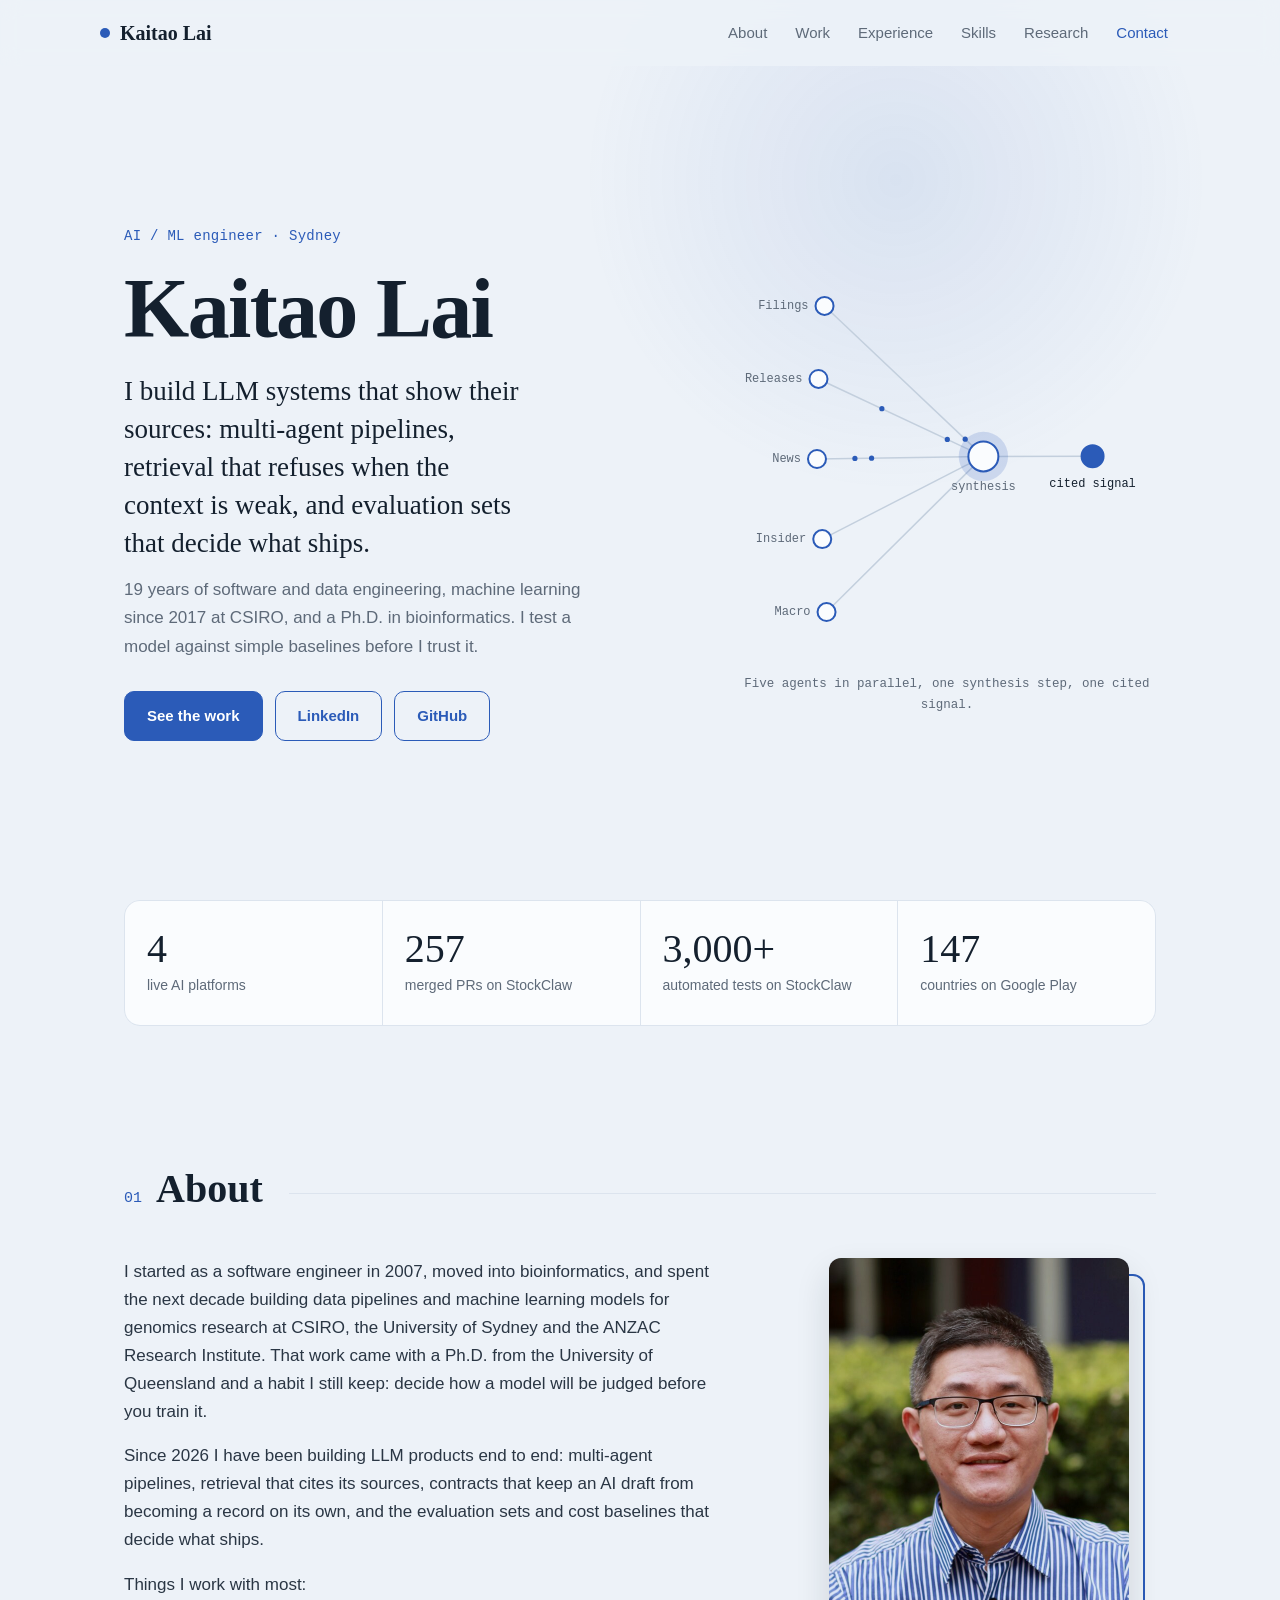
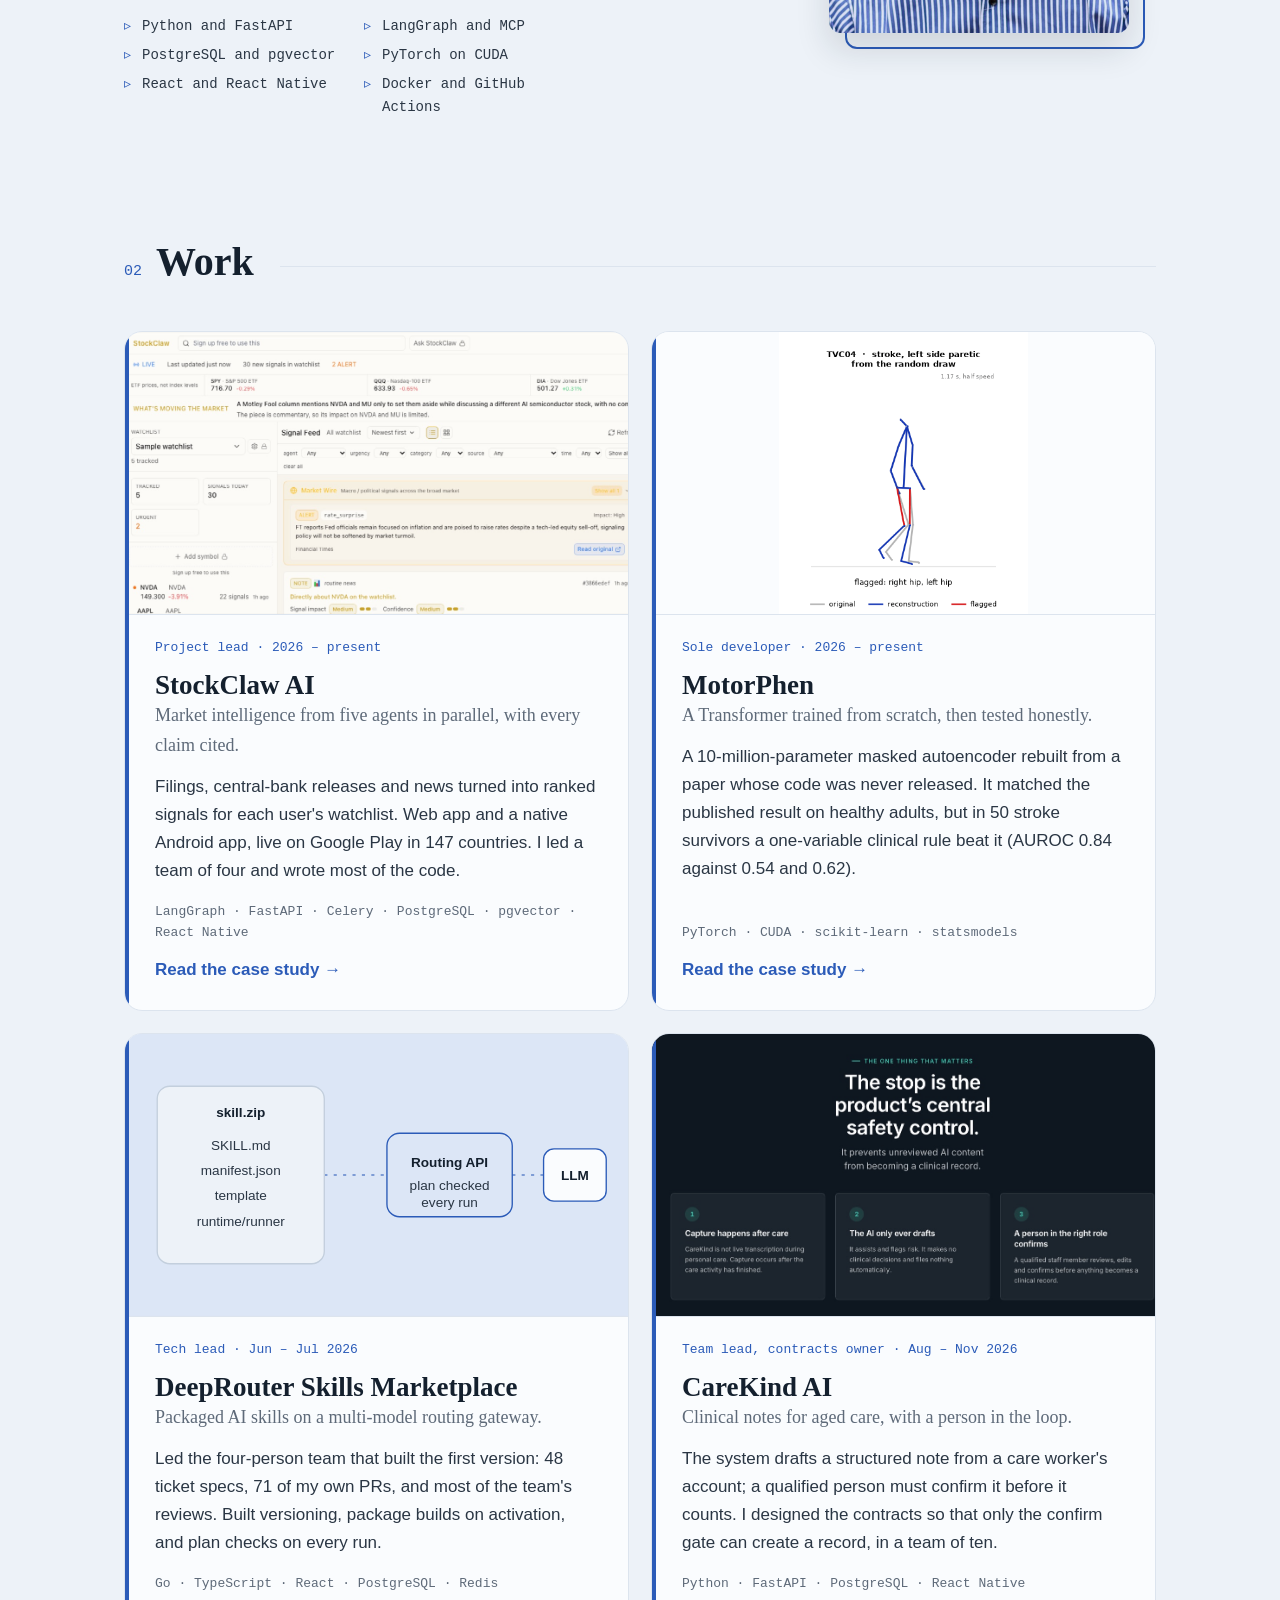
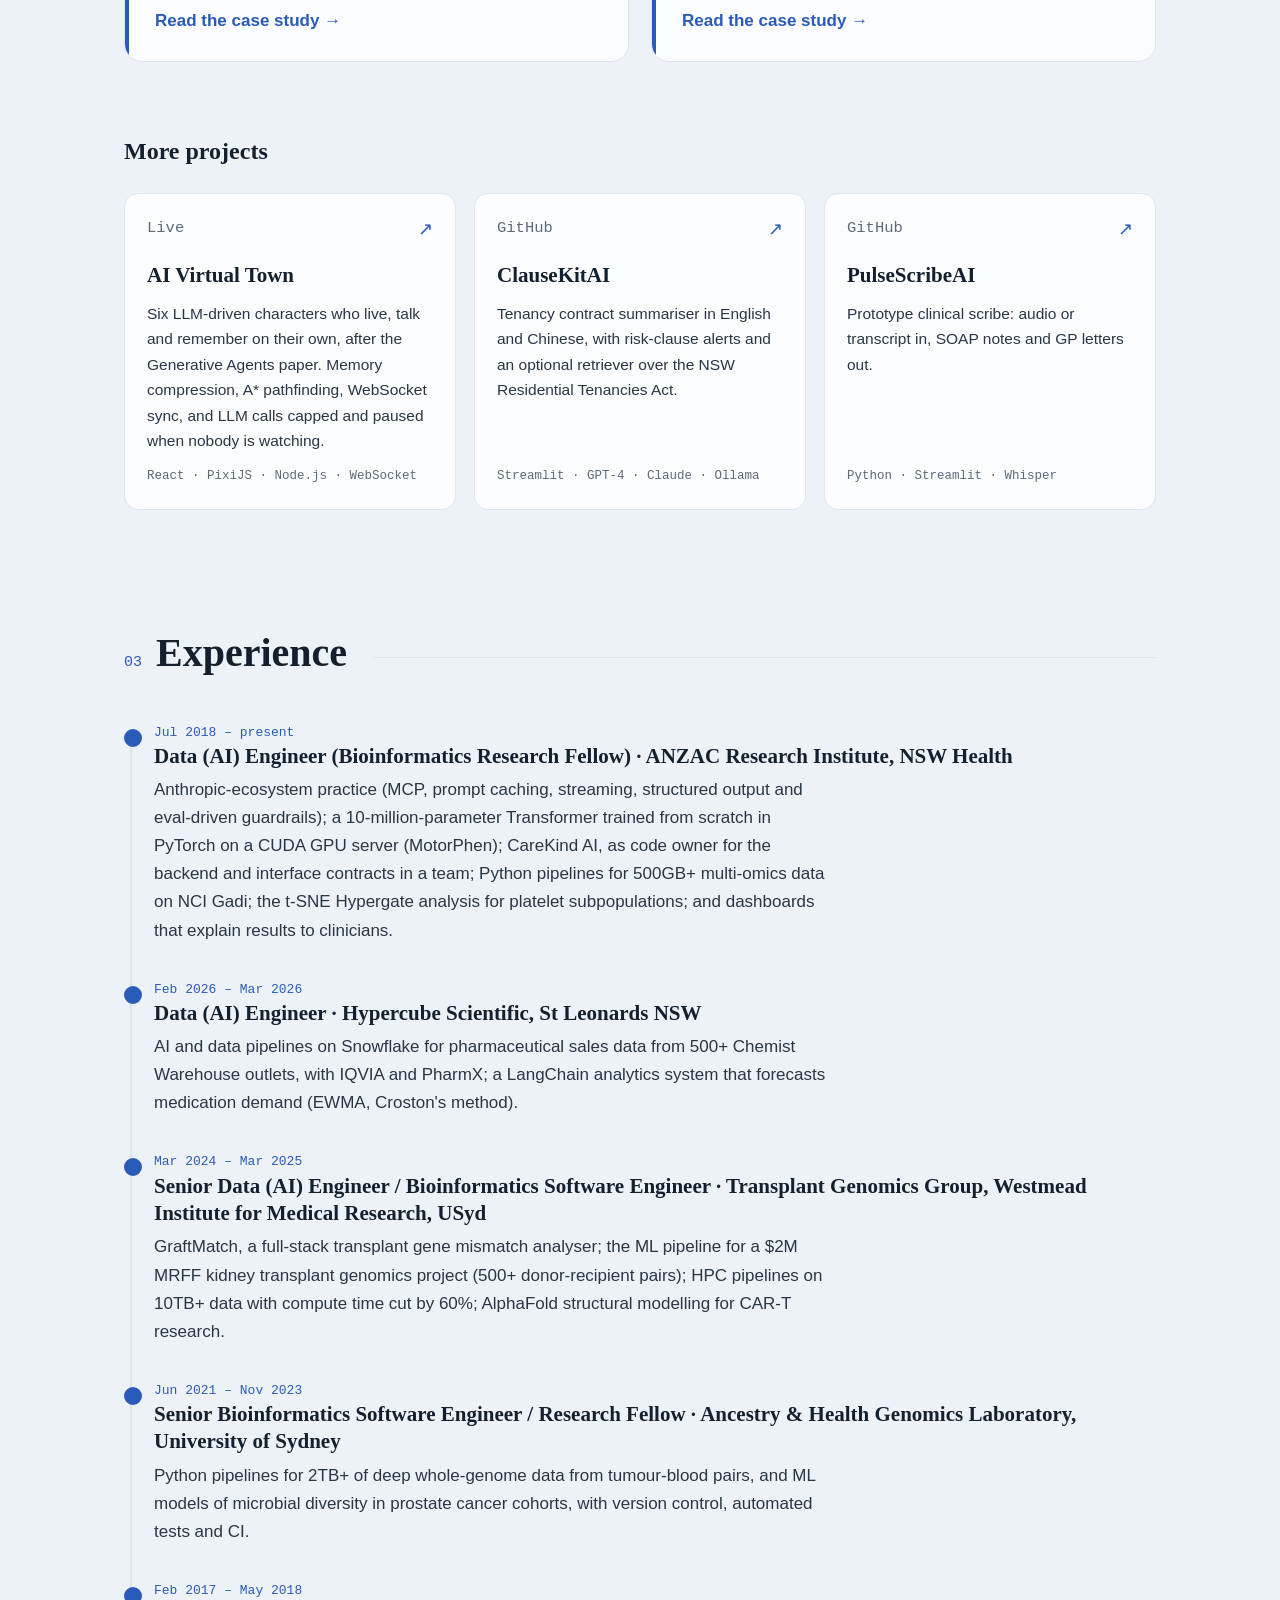
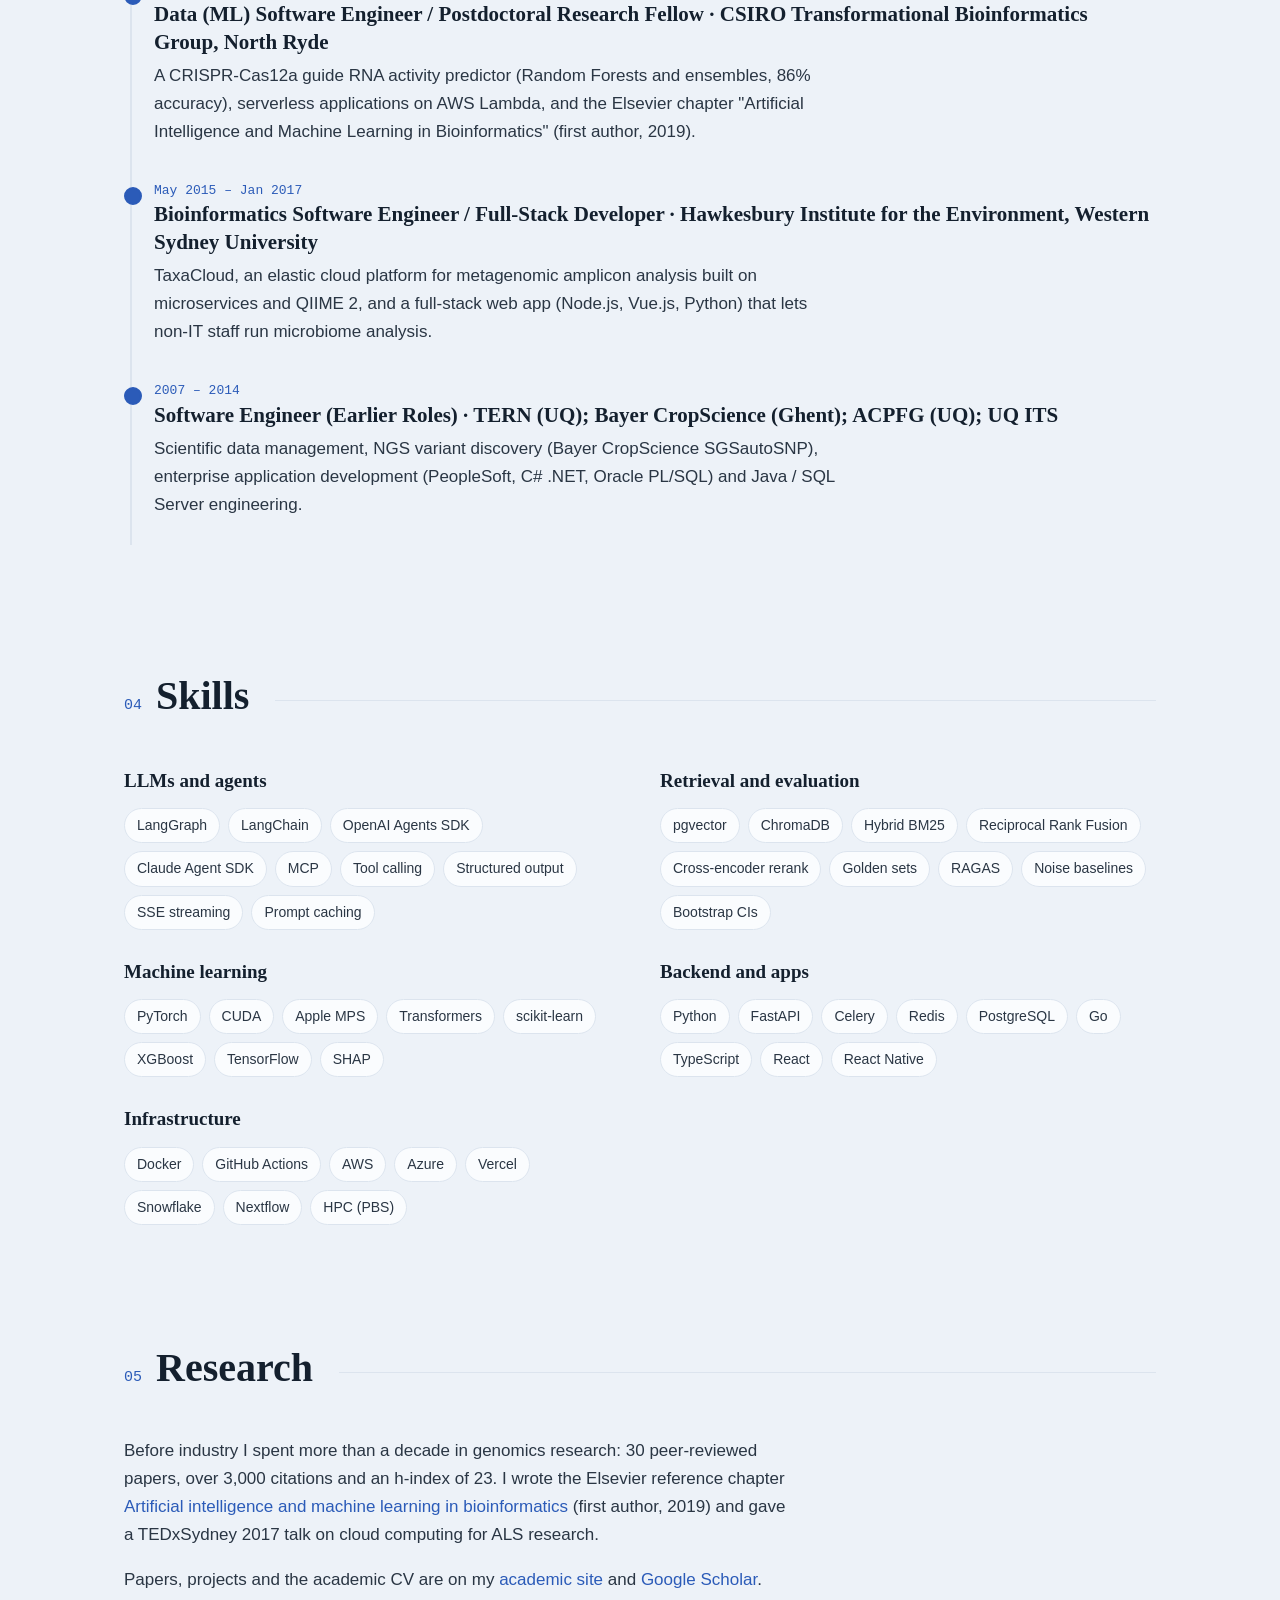
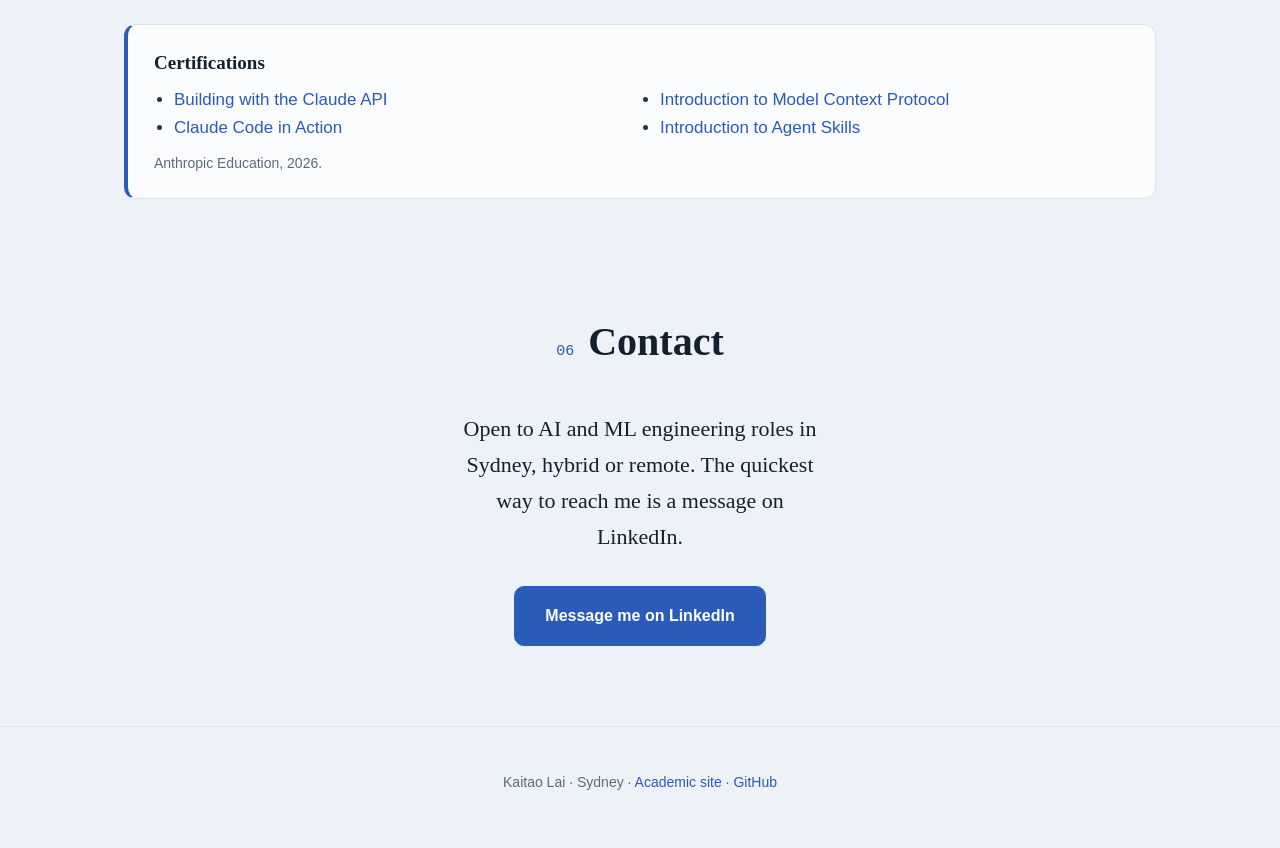
==== index.html @ e4814b0a "AI portfolio: homepage and four case studies Homepage with about, work, experience, skills, research" ====
<!doctype html>
<html lang="en">
<head>
<meta charset="utf-8">
<meta name="viewport" content="width=device-width, initial-scale=1">
<title>Kaitao Lai | AI / ML engineer</title>
<meta name="description" content="Kaitao Lai, AI / ML engineer in Sydney: multi-agent systems, retrieval with cited sources, and models tested against simple baselines.">
<link rel="stylesheet" href="assets/css/style.css?v=9">
</head>
<body>

<div class="spotlight" aria-hidden="true"></div>

<header class="nav" id="nav">
  <a class="brand" href="#top"><span class="dot"></span>Kaitao Lai</a>
  <button class="menu-btn" id="menuBtn" aria-label="Menu" aria-expanded="false"><span></span><span></span></button>
  <nav id="menu">
    <a href="#about">About</a>
    <a href="#work">Work</a>
    <a href="#experience">Experience</a>
    <a href="#skills">Skills</a>
    <a href="#research">Research</a>
    <a href="#contact">Contact</a>
  </nav>
</header>

<main id="top">

  <!-- Hero -->
  <section class="hero">
    <div class="hero-text">
      <p class="eyebrow load" style="--i:0">AI / ML engineer · Sydney</p>
      <h1 class="load" style="--i:1">Kaitao Lai</h1>
      <p class="lede load" style="--i:2">I build LLM systems that show their sources: multi-agent pipelines, retrieval that refuses when the context is weak, and evaluation sets that decide what ships.</p>
      <p class="sub load" style="--i:3">19 years of software and data engineering, machine learning since 2017 at CSIRO, and a Ph.D. in bioinformatics. I test a model against simple baselines before I trust it.</p>
      <div class="hero-cta load" style="--i:4">
        <a class="btn" href="#work">See the work</a>
        <a class="btn ghost" href="https://www.linkedin.com/in/kaitaolai/">LinkedIn</a>
        <a class="btn ghost" href="https://github.com/taowis">GitHub</a>
      </div>
    </div>
    <div class="hero-art load" style="--i:2" aria-hidden="true">
      <canvas id="graph"></canvas>
      <p class="art-label">Five agents in parallel, one synthesis step, one cited signal.</p>
    </div>
  </section>

  <!-- Numbers -->
  <section class="stats reveal">
    <div class="stat"><span class="num" data-to="4">0</span><span class="lbl">live AI platforms</span></div>
    <div class="stat"><span class="num" data-to="257">0</span><span class="lbl">merged PRs on StockClaw</span></div>
    <div class="stat"><span class="num" data-to="3000" data-plus="1">0</span><span class="lbl">automated tests on StockClaw</span></div>
    <div class="stat"><span class="num" data-to="147">0</span><span class="lbl">countries on Google Play</span></div>
  </section>

  <!-- About -->
  <section id="about" class="block">
    <h2 class="sec-title reveal"><span class="sec-num">01</span>About</h2>
    <div class="about">
      <div class="about-text reveal">
        <p>I started as a software engineer in 2007, moved into bioinformatics, and spent the next decade building data pipelines and machine learning models for genomics research at CSIRO, the University of Sydney and the ANZAC Research Institute. That work came with a Ph.D. from the University of Queensland and a habit I still keep: decide how a model will be judged before you train it.</p>
        <p>Since 2026 I have been building LLM products end to end: multi-agent pipelines, retrieval that cites its sources, contracts that keep an AI draft from becoming a record on its own, and the evaluation sets and cost baselines that decide what ships.</p>
        <p>Things I work with most:</p>
        <ul class="about-list">
          <li>Python and FastAPI</li><li>LangGraph and MCP</li>
          <li>PostgreSQL and pgvector</li><li>PyTorch on CUDA</li>
          <li>React and React Native</li><li>Docker and GitHub Actions</li>
        </ul>
      </div>
      <div class="portrait reveal">
        <div class="portrait-frame">
          <img src="assets/img/kaitao.jpg" alt="Kaitao Lai" width="600" height="900">
        </div>
      </div>
    </div>
  </section>

  <!-- Featured work -->
  <section id="work" class="block">
    <h2 class="sec-title reveal"><span class="sec-num">02</span>Work</h2>

    <div class="features">
      <a class="feature reveal" href="stockclaw/">
        <div class="media"><img src="assets/img/stockclaw.jpg" alt="StockClaw signal feed: watchlist, market wire alert and source-cited signals" loading="lazy"></div>
        <p class="kicker">Project lead · 2026 – present</p>
        <h3>StockClaw AI</h3>
        <p class="tagline">Market intelligence from five agents in parallel, with every claim cited.</p>
        <p>Filings, central-bank releases and news turned into ranked signals for each user's watchlist. Web app and a native Android app, live on Google Play in 147 countries. I led a team of four and wrote most of the code.</p>
        <p class="tech">LangGraph · FastAPI · Celery · PostgreSQL · pgvector · React Native</p>
        <p class="more">Read the case study <span>→</span></p>
      </a>

      <a class="feature reveal" href="motorphen/">
        <div class="media contain"><img src="assets/img/motorphen-walk.gif" alt="Animated stick figure of a stroke survivor walking: recorded pose in grey, model reconstruction in blue, flagged hips in red" loading="lazy"></div>
        <p class="kicker">Sole developer · 2026 – present</p>
        <h3>MotorPhen</h3>
        <p class="tagline">A Transformer trained from scratch, then tested honestly.</p>
        <p>A 10-million-parameter masked autoencoder rebuilt from a paper whose code was never released. It matched the published result on healthy adults, but in 50 stroke survivors a one-variable clinical rule beat it (AUROC 0.84 against 0.54 and 0.62).</p>
        <p class="tech">PyTorch · CUDA · scikit-learn · statsmodels</p>
        <p class="more">Read the case study <span>→</span></p>
      </a>

      <a class="feature reveal" href="deeprouter/">
        <div class="media">
          <svg viewBox="0 0 480 270" role="img" aria-label="A skill package with SKILL.md, manifest, template and runner calls the routing API, which checks the user's plan before calling a model.">
            <rect width="480" height="270" fill="var(--accent-soft)"/>
            <g class="edge"><path d="M190 135 L250 135"/><path d="M370 135 L400 135"/></g>
            <g class="box">
              <rect x="30" y="50" width="160" height="170" rx="12"/>
              <text x="110" y="76" class="b">skill.zip</text>
              <text x="110" y="108">SKILL.md</text><text x="110" y="132">manifest.json</text><text x="110" y="156">template</text><text x="110" y="180">runtime/runner</text>
            </g>
            <g class="box key"><rect x="250" y="95" width="120" height="80" rx="12"/><text x="310" y="124" class="b">Routing API</text><text x="310" y="146">plan checked</text><text x="310" y="162">every run</text></g>
            <g class="box agent"><rect x="400" y="110" width="60" height="50" rx="10"/><text x="430" y="136" class="b">LLM</text></g>
          </svg>
        </div>
        <p class="kicker">Tech lead · Jun – Jul 2026</p>
        <h3>DeepRouter Skills Marketplace</h3>
        <p class="tagline">Packaged AI skills on a multi-model routing gateway.</p>
        <p>Led the four-person team that built the first version: 48 ticket specs, 71 of my own PRs, and most of the team's reviews. Built versioning, package builds on activation, and plan checks on every run.</p>
        <p class="tech">Go · TypeScript · React · PostgreSQL · Redis</p>
        <p class="more">Read the case study <span>→</span></p>
      </a>

      <a class="feature reveal" href="carekind/">
        <div class="media"><img src="assets/img/carekind.jpg" alt="CareKind website: the stop is the product's central safety control" loading="lazy"></div>
        <p class="kicker">Team lead, contracts owner · Aug – Nov 2026</p>
        <h3>CareKind AI</h3>
        <p class="tagline">Clinical notes for aged care, with a person in the loop.</p>
        <p>The system drafts a structured note from a care worker's account; a qualified person must confirm it before it counts. I designed the contracts so that only the confirm gate can create a record, in a team of ten.</p>
        <p class="tech">Python · FastAPI · PostgreSQL · React Native</p>
        <p class="more">Read the case study <span>→</span></p>
      </a>
    </div>

    <h3 class="sub-title reveal">More projects</h3>
    <div class="cards">
      <a class="card reveal" href="https://virtual-town.com/">
        <p class="card-top"><span>Live</span><span class="arrow">↗</span></p>
        <h4>AI Virtual Town</h4>
        <p>Six LLM-driven characters who live, talk and remember on their own, after the Generative Agents paper. Memory compression, A* pathfinding, WebSocket sync, and LLM calls capped and paused when nobody is watching.</p>
        <p class="tech">React · PixiJS · Node.js · WebSocket</p>
      </a>
      <a class="card reveal" href="https://github.com/taowis/ClauseKitAI">
        <p class="card-top"><span>GitHub</span><span class="arrow">↗</span></p>
        <h4>ClauseKitAI</h4>
        <p>Tenancy contract summariser in English and Chinese, with risk-clause alerts and an optional retriever over the NSW Residential Tenancies Act.</p>
        <p class="tech">Streamlit · GPT-4 · Claude · Ollama</p>
      </a>
      <a class="card reveal" href="https://github.com/taowis/PulseScribeAI">
        <p class="card-top"><span>GitHub</span><span class="arrow">↗</span></p>
        <h4>PulseScribeAI</h4>
        <p>Prototype clinical scribe: audio or transcript in, SOAP notes and GP letters out.</p>
        <p class="tech">Python · Streamlit · Whisper</p>
      </a>
    </div>
  </section>

  <!-- Experience -->
  <section id="experience" class="block">
    <h2 class="sec-title reveal"><span class="sec-num">03</span>Experience</h2>
    <ol class="timeline">
      <li class="reveal">
        <p class="when">Jul 2018 – present</p>
        <h3>Data (AI) Engineer (Bioinformatics Research Fellow) · ANZAC Research Institute, NSW Health</h3>
        <p>Anthropic-ecosystem practice (MCP, prompt caching, streaming, structured output and eval-driven guardrails); a 10-million-parameter Transformer trained from scratch in PyTorch on a CUDA GPU server (MotorPhen); CareKind AI, as code owner for the backend and interface contracts in a team; Python pipelines for 500GB+ multi-omics data on NCI Gadi; the t-SNE Hypergate analysis for platelet subpopulations; and dashboards that explain results to clinicians.</p>
      </li>
      <li class="reveal">
        <p class="when">Feb 2026 – Mar 2026</p>
        <h3>Data (AI) Engineer · Hypercube Scientific, St Leonards NSW</h3>
        <p>AI and data pipelines on Snowflake for pharmaceutical sales data from 500+ Chemist Warehouse outlets, with IQVIA and PharmX; a LangChain analytics system that forecasts medication demand (EWMA, Croston's method).</p>
      </li>
      <li class="reveal">
        <p class="when">Mar 2024 – Mar 2025</p>
        <h3>Senior Data (AI) Engineer / Bioinformatics Software Engineer · Transplant Genomics Group, Westmead Institute for Medical Research, USyd</h3>
        <p>GraftMatch, a full-stack transplant gene mismatch analyser; the ML pipeline for a $2M MRFF kidney transplant genomics project (500+ donor-recipient pairs); HPC pipelines on 10TB+ data with compute time cut by 60%; AlphaFold structural modelling for CAR-T research.</p>
      </li>
      <li class="reveal">
        <p class="when">Jun 2021 – Nov 2023</p>
        <h3>Senior Bioinformatics Software Engineer / Research Fellow · Ancestry &amp; Health Genomics Laboratory, University of Sydney</h3>
        <p>Python pipelines for 2TB+ of deep whole-genome data from tumour-blood pairs, and ML models of microbial diversity in prostate cancer cohorts, with version control, automated tests and CI.</p>
      </li>
      <li class="reveal">
        <p class="when">Feb 2017 – May 2018</p>
        <h3>Data (ML) Software Engineer / Postdoctoral Research Fellow · CSIRO Transformational Bioinformatics Group, North Ryde</h3>
        <p>A CRISPR-Cas12a guide RNA activity predictor (Random Forests and ensembles, 86% accuracy), serverless applications on AWS Lambda, and the Elsevier chapter "Artificial Intelligence and Machine Learning in Bioinformatics" (first author, 2019).</p>
      </li>
      <li class="reveal">
        <p class="when">May 2015 – Jan 2017</p>
        <h3>Bioinformatics Software Engineer / Full-Stack Developer · Hawkesbury Institute for the Environment, Western Sydney University</h3>
        <p>TaxaCloud, an elastic cloud platform for metagenomic amplicon analysis built on microservices and QIIME 2, and a full-stack web app (Node.js, Vue.js, Python) that lets non-IT staff run microbiome analysis.</p>
      </li>
      <li class="reveal">
        <p class="when">2007 – 2014</p>
        <h3>Software Engineer (Earlier Roles) · TERN (UQ); Bayer CropScience (Ghent); ACPFG (UQ); UQ ITS</h3>
        <p>Scientific data management, NGS variant discovery (Bayer CropScience SGSautoSNP), enterprise application development (PeopleSoft, C# .NET, Oracle PL/SQL) and Java / SQL Server engineering.</p>
      </li>
    </ol>
  </section>

  <!-- Skills -->
  <section id="skills" class="block">
    <h2 class="sec-title reveal"><span class="sec-num">04</span>Skills</h2>
    <div class="skills">
      <div class="skill-group reveal">
        <h3>LLMs and agents</h3>
        <p class="chips"><span>LangGraph</span><span>LangChain</span><span>OpenAI Agents SDK</span><span>Claude Agent SDK</span><span>MCP</span><span>Tool calling</span><span>Structured output</span><span>SSE streaming</span><span>Prompt caching</span></p>
      </div>
      <div class="skill-group reveal">
        <h3>Retrieval and evaluation</h3>
        <p class="chips"><span>pgvector</span><span>ChromaDB</span><span>Hybrid BM25</span><span>Reciprocal Rank Fusion</span><span>Cross-encoder rerank</span><span>Golden sets</span><span>RAGAS</span><span>Noise baselines</span><span>Bootstrap CIs</span></p>
      </div>
      <div class="skill-group reveal">
        <h3>Machine learning</h3>
        <p class="chips"><span>PyTorch</span><span>CUDA</span><span>Apple MPS</span><span>Transformers</span><span>scikit-learn</span><span>XGBoost</span><span>TensorFlow</span><span>SHAP</span></p>
      </div>
      <div class="skill-group reveal">
        <h3>Backend and apps</h3>
        <p class="chips"><span>Python</span><span>FastAPI</span><span>Celery</span><span>Redis</span><span>PostgreSQL</span><span>Go</span><span>TypeScript</span><span>React</span><span>React Native</span></p>
      </div>
      <div class="skill-group reveal">
        <h3>Infrastructure</h3>
        <p class="chips"><span>Docker</span><span>GitHub Actions</span><span>AWS</span><span>Azure</span><span>Vercel</span><span>Snowflake</span><span>Nextflow</span><span>HPC (PBS)</span></p>
      </div>
    </div>
  </section>

  <!-- Research -->
  <section id="research" class="block">
    <h2 class="sec-title reveal"><span class="sec-num">05</span>Research</h2>
    <div class="research reveal">
      <p>Before industry I spent more than a decade in genomics research: 30 peer-reviewed papers, over 3,000 citations and an h-index of 23. I wrote the Elsevier reference chapter <a href="https://doi.org/10.1016/B978-0-12-809633-8.20325-7">Artificial intelligence and machine learning in bioinformatics</a> (first author, 2019) and gave a TEDxSydney 2017 talk on cloud computing for ALS research.</p>
      <p>Papers, projects and the academic CV are on my <a href="https://kaitaolai.github.io/">academic site</a> and <a href="https://scholar.google.com/citations?user=ewQhhiMAAAAJ&hl=en">Google Scholar</a>.</p>
    </div>
    <div class="certs reveal">
      <h3>Certifications</h3>
      <ul>
        <li><a href="https://verify.skilljar.com/c/z7ii4zsfxa3i">Building with the Claude API</a></li>
        <li><a href="https://verify.skilljar.com/c/6hev3sp5tgia">Claude Code in Action</a></li>
        <li><a href="https://verify.skilljar.com/c/vtujpnoineog">Introduction to Model Context Protocol</a></li>
        <li><a href="https://verify.skilljar.com/c/45dwuhk69ho9">Introduction to Agent Skills</a></li>
      </ul>
      <p class="muted">Anthropic Education, 2026.</p>
    </div>
  </section>

  <!-- Contact -->
  <section id="contact" class="block contact reveal">
    <h2 class="sec-title"><span class="sec-num">06</span>Contact</h2>
    <p class="contact-line">Open to AI and ML engineering roles in Sydney, hybrid or remote. The quickest way to reach me is a message on LinkedIn.</p>
    <a class="btn big" href="https://www.linkedin.com/in/kaitaolai/">Message me on LinkedIn</a>
  </section>

</main>

<footer class="foot">
  <p>Kaitao Lai · Sydney · <a href="https://kaitaolai.github.io/">Academic site</a> · <a href="https://github.com/taowis">GitHub</a></p>
</footer>

<script src="assets/js/main.js?v=9"></script>
</body>
</html>
---- assets/css/style.css ----
:root {
  --bg: #EDF2F8;
  --surface: #FAFCFE;
  --ink: #14202E;
  --body-ink: #2A3644;
  --muted: #5E6A79;
  --accent: #2B5BB8;
  --accent-soft: #DCE6F6;
  --line: #DCE4EE;
  --edge-box: #C3CFDD;
  --glow: rgba(43, 91, 184, .10);
  --nav-bg: rgba(237, 242, 248, .85);
  --serif: Georgia, "Times New Roman", serif;
  --sans: ui-sans-serif, -apple-system, "Segoe UI", "Helvetica Neue", Arial, sans-serif;
  --mono: ui-monospace, "SF Mono", Menlo, Consolas, monospace;
  --ease: cubic-bezier(.2, .7, .2, 1);
  --w: 1080px;
}

* { box-sizing: border-box; }
html { scroll-behavior: smooth; scroll-padding-top: 80px; }
body {
  margin: 0; background: var(--bg); color: var(--body-ink);
  font-family: var(--sans); font-size: 17px; line-height: 1.65;
  -webkit-font-smoothing: antialiased;
}
a { color: var(--accent); text-decoration: none; }
a:hover { text-decoration: underline; text-underline-offset: 3px; }
h1, h2, h3, h4 { font-family: var(--serif); color: var(--ink); font-weight: 600; margin: 0; }
::selection { background: var(--accent-soft); }

/* mouse-following glow */
.spotlight {
  position: fixed; inset: 0; pointer-events: none; z-index: 0;
  background: radial-gradient(520px circle at var(--mx, 70%) var(--my, 20%),
              var(--glow), transparent 60%);
  transition: background .1s;
}

/* nav */
.nav {
  position: fixed; top: 0; left: 0; right: 0; z-index: 10; height: 66px;
  display: flex; align-items: center; justify-content: space-between;
  padding: 0 max(24px, calc((100vw - var(--w)) / 2));
  background: var(--nav-bg); backdrop-filter: blur(10px);
  transition: transform .35s var(--ease), box-shadow .35s;
}
.nav.hide { transform: translateY(-100%); }
.nav.shadow { box-shadow: 0 1px 0 var(--line), 0 8px 24px rgba(20, 32, 46, .05); }
.brand { font-family: var(--serif); font-size: 20px; font-weight: 700; color: var(--ink); display: flex; align-items: center; gap: 10px; }
.brand:hover { text-decoration: none; }
.dot { width: 10px; height: 10px; border-radius: 50%; background: var(--accent); animation: pulse 2.6s infinite; }
@keyframes pulse { 0%,100% { box-shadow: 0 0 0 0 color-mix(in srgb, var(--accent) 45%, transparent); } 50% { box-shadow: 0 0 0 7px transparent; } }
.nav nav { display: flex; gap: 4px; }
.nav nav a { color: var(--muted); font-size: 15px; padding: 6px 12px; border-radius: 8px; transition: color .2s, background .2s; }
.nav nav a:hover { color: var(--ink); background: var(--accent-soft); text-decoration: none; }
.nav nav a.active { color: var(--accent); }
.menu-btn { display: none; }

main { position: relative; z-index: 1; max-width: var(--w); margin: 0 auto; padding: 0 24px; }

/* hero */
.hero {
  min-height: 100vh; display: grid; grid-template-columns: 1.15fr .85fr; gap: 48px;
  align-items: center; padding-top: 66px;
}
.eyebrow { font-family: var(--mono); font-size: 14px; color: var(--accent); margin: 0 0 18px; letter-spacing: .02em; }
.hero h1 { font-size: clamp(48px, 7vw, 84px); line-height: 1.02; letter-spacing: -.02em; }
.lede { font-family: var(--serif); font-size: clamp(21px, 2.3vw, 27px); line-height: 1.4; color: var(--ink); margin: 22px 0 14px; max-width: 30ch; }
.sub { color: var(--muted); max-width: 52ch; margin: 0 0 30px; }
.hero-cta { display: flex; flex-wrap: wrap; gap: 12px; }
.btn {
  display: inline-block; padding: 12px 22px; border-radius: 10px; font-size: 15px; font-weight: 600;
  background: var(--accent); color: #fff; border: 1px solid var(--accent);
  transition: transform .25s var(--ease), box-shadow .25s, background .25s;
}
.btn:hover { text-decoration: none; transform: translateY(-3px); box-shadow: 0 10px 22px color-mix(in srgb, var(--accent) 28%, transparent); }
.btn.ghost { background: transparent; color: var(--accent); }
.btn.ghost:hover { background: var(--accent-soft); box-shadow: none; }
.btn.big { padding: 16px 30px; font-size: 16px; }

.hero-art { position: relative; }
#graph { width: 100%; aspect-ratio: 1 / 1; display: block; }
.art-label { font-family: var(--mono); font-size: 12.5px; color: var(--muted); text-align: center; margin: 6px 0 0; }

/* page-load stagger */
.load { opacity: 0; transform: translateY(18px); animation: up .8s var(--ease) forwards; animation-delay: calc(var(--i) * 120ms + 100ms); }
@keyframes up { to { opacity: 1; transform: none; } }

/* scroll reveal */
.reveal { opacity: 0; transform: translateY(28px); transition: opacity .8s var(--ease), transform .8s var(--ease); }
.reveal.in { opacity: 1; transform: none; }

/* stats */
.stats {
  display: grid; grid-template-columns: repeat(4, 1fr); gap: 1px;
  background: var(--line); border: 1px solid var(--line); border-radius: 16px; overflow: hidden;
  margin-bottom: 40px;
}
.stat { background: var(--surface); padding: 26px 22px; }
.num { display: block; font-family: var(--serif); font-size: 40px; color: var(--ink); line-height: 1.1; }
.lbl { font-size: 14px; color: var(--muted); }

/* sections */
.block { padding: 90px 0 20px; }
.sec-title { font-size: clamp(30px, 4vw, 40px); display: flex; align-items: baseline; gap: 14px; margin-bottom: 36px; }
.sec-title::after { content: ""; flex: 1; height: 1px; background: var(--line); margin-left: 12px; transform: translateY(-8px); }
.sec-num { font-family: var(--mono); font-size: 15px; color: var(--accent); font-weight: 400; }
.sub-title { font-size: 24px; margin: 70px 0 22px; }

/* about */
.about { display: grid; grid-template-columns: 1.4fr .8fr; gap: 56px; align-items: start; }
.about-text p { margin: 0 0 16px; max-width: 62ch; }
.about-list { display: grid; grid-template-columns: repeat(2, minmax(160px, 220px)); gap: 6px 20px; padding: 0; margin: 4px 0 0; list-style: none; font-family: var(--mono); font-size: 14px; }
.about-list li { position: relative; padding-left: 18px; }
.about-list li::before { content: "▹"; position: absolute; left: 0; color: var(--accent); }
.portrait { position: relative; max-width: 300px; justify-self: center; width: 100%; }
.portrait-frame { position: relative; border-radius: 12px; }
.portrait-frame::after {
  content: ""; position: absolute; inset: 0; border: 2px solid var(--accent); border-radius: 12px;
  transform: translate(16px, 16px); z-index: -1; transition: transform .35s var(--ease);
}
.portrait-frame img {
  display: block; width: 100%; height: auto; aspect-ratio: 4 / 5; object-fit: cover; object-position: 50% 20%;
  border-radius: 12px; filter: saturate(.85) contrast(1.02); box-shadow: 0 16px 34px rgba(20, 32, 46, .14);
  transition: transform .35s var(--ease), filter .35s, box-shadow .35s;
}
.portrait-frame::before {
  content: ""; position: absolute; inset: 0; border-radius: 12px; background: var(--accent); opacity: .16;
  mix-blend-mode: multiply; z-index: 1; pointer-events: none; transition: opacity .35s, transform .35s var(--ease);
}
.portrait:hover .portrait-frame img { transform: translate(-5px, -5px); filter: none; box-shadow: 0 22px 40px rgba(20, 32, 46, .18); }
.portrait:hover .portrait-frame::before { opacity: 0; transform: translate(-5px, -5px); }
.portrait:hover .portrait-frame::after { transform: translate(10px, 10px); }

/* featured projects */
.features { display: grid; grid-template-columns: 1fr 1fr; gap: 22px; }
.feature {
  display: flex; flex-direction: column; color: var(--body-ink);
  background: var(--surface); border: 1px solid var(--line); border-radius: 18px;
  padding: 30px 30px 26px; position: relative; overflow: hidden;
  transition: transform .45s var(--ease), box-shadow .45s var(--ease), border-color .45s, opacity .8s var(--ease);
}
.feature::before {
  content: ""; position: absolute; left: 0; top: 0; bottom: 0; width: 4px; background: var(--accent);
  transform: scaleY(0); transform-origin: top; transition: transform .6s var(--ease);
}
.feature.in::before { transform: scaleY(1); transition-delay: .3s; }
.feature:hover { text-decoration: none; transform: translateY(-5px); box-shadow: 0 18px 40px rgba(20, 32, 46, .07); border-color: var(--accent-soft); }
.media {
  margin: -30px -30px 22px; aspect-ratio: 16 / 9; overflow: hidden; background: var(--accent-soft);
  border-bottom: 1px solid var(--line);
}
.media img, .media svg { width: 100%; height: 100%; object-fit: cover; object-position: top left; display: block;
  transition: transform .8s var(--ease); }
.feature:hover .media img, .feature:hover .media svg { transform: scale(1.04); }
.media.contain img { object-fit: contain; object-position: center; background: var(--surface); }
.shot { margin: 28px 0; }
.shot img { width: 100%; display: block; border-radius: 14px; border: 1px solid var(--line); box-shadow: 0 18px 40px rgba(20, 32, 46, .08); }
.shot figcaption { font-size: 13.5px; color: var(--muted); margin-top: 10px; }
.kicker { font-family: var(--mono); font-size: 13px; color: var(--accent); margin: 0 0 10px; }
.feature h3 { font-size: 27px; line-height: 1.15; transition: color .25s; }
a.feature:hover h3 { color: var(--accent); }
.tagline { font-family: var(--serif); font-size: 18px; color: var(--muted); margin: 8px 0 14px; }
.feature p { margin: 0 0 12px; }
.feature .tech { margin-top: auto; padding-top: 4px; }
.more { font-weight: 600; color: var(--accent); margin: 0 !important; }
.more span { display: inline-block; transition: transform .3s var(--ease); }
a.feature:hover .more span { transform: translateX(6px); }
.tech { font-family: var(--mono); font-size: 13px; color: var(--muted); }
.links { display: flex; flex-wrap: wrap; gap: 8px 20px; margin: 0 !important; }
.links a { font-weight: 600; font-size: 15px; }
.links a::after { content: " ↗"; display: inline-block; transition: transform .25s var(--ease); }
.links a:hover::after { transform: translate(3px, -3px); }
.links { align-items: center; }
.links a.primary { font-weight: 800; color: var(--accent); background: var(--accent-soft); border: 1px solid var(--accent); padding: 4px 12px; border-radius: 999px; transition: background .25s, color .25s, transform .25s var(--ease); }
.links a.primary:hover { background: var(--accent); color: #fff; text-decoration: none; transform: translateY(-2px); }

/* cards */
.cards { display: grid; grid-template-columns: repeat(3, 1fr); gap: 18px; }
.card {
  display: flex; flex-direction: column; background: var(--surface); border: 1px solid var(--line);
  border-radius: 14px; padding: 22px; color: var(--body-ink);
  transition: transform .35s var(--ease), box-shadow .35s, border-color .35s, opacity .8s var(--ease);
}
.card:hover { text-decoration: none; transform: translateY(-6px); box-shadow: 0 14px 30px rgba(20, 32, 46, .08); border-color: var(--accent); }
.card-top { display: flex; justify-content: space-between; font-family: var(--mono); font-size: 12.5px; color: var(--muted); margin: 0 0 12px; }
.arrow { color: var(--accent); font-size: 18px; transition: transform .3s var(--ease); }
.card:hover .arrow { transform: translate(4px, -4px); }
.card h4 { font-size: 21px; margin-bottom: 8px; transition: color .25s; }
.card:hover h4 { color: var(--accent); }
.card p { font-size: 15.5px; margin: 0 0 12px; }
.card .tech { margin-top: auto; margin-bottom: 0; font-size: 12.5px; }
.cards .card:nth-child(3n+2) { transition-delay: 0s; }

/* timeline */
.timeline { list-style: none; margin: 0; padding: 0 0 0 30px; position: relative; }
.timeline::before { content: ""; position: absolute; left: 6px; top: 8px; bottom: 8px; width: 2px; background: var(--line); }
.timeline::after {
  content: ""; position: absolute; left: 6px; top: 8px; width: 2px; background: var(--accent);
  height: var(--progress, 0%); max-height: calc(100% - 16px); transition: height .15s linear;
}
.timeline li { position: relative; padding: 0 0 34px; }
.timeline li::before {
  content: ""; position: absolute; left: -30px; top: 7px; width: 14px; height: 14px; border-radius: 50%;
  background: var(--bg); border: 2px solid var(--accent); z-index: 1; transition: background .4s;
}
.timeline li.in::before { background: var(--accent); transition-delay: .25s; }
.when { font-family: var(--mono); font-size: 13px; color: var(--accent); margin: 0 0 4px; }
.timeline h3 { font-size: 21px; line-height: 1.3; margin-bottom: 6px; }
.timeline p { margin: 0; max-width: 72ch; }

/* skills */
.skills { display: grid; grid-template-columns: repeat(2, 1fr); gap: 26px 40px; }
.skill-group h3 { font-size: 19px; margin-bottom: 12px; }
.chips { display: flex; flex-wrap: wrap; gap: 8px; margin: 0; }
.chips span {
  font-size: 14px; padding: 5px 12px; border-radius: 999px; background: var(--surface);
  border: 1px solid var(--line); transition: transform .2s var(--ease), border-color .2s, color .2s;
}
.chips span:hover { transform: translateY(-2px); border-color: var(--accent); color: var(--accent); }

/* research */
.research p { max-width: 70ch; }
.certs { margin-top: 30px; background: var(--surface); border: 1px solid var(--line); border-left: 4px solid var(--accent); border-radius: 12px; padding: 22px 26px; }
.certs h3 { font-size: 19px; margin-bottom: 8px; }
.certs ul { margin: 0; padding-left: 20px; columns: 2; }
.muted { color: var(--muted); font-size: 14px; margin: 10px 0 0; }

/* contact */
.contact { text-align: center; padding-bottom: 80px; }
.contact .sec-title { justify-content: center; }
.contact .sec-title::after { display: none; }
.contact-line { font-family: var(--serif); font-size: 22px; color: var(--ink); max-width: 34ch; margin: 0 auto 30px; }

.foot { text-align: center; color: var(--muted); font-size: 14px; padding: 30px 24px 40px; border-top: 1px solid var(--line); position: relative; z-index: 1; }


/* case study pages */
.case main { max-width: 860px; }
.case-hero { padding: 130px 0 30px; }
.back { display: inline-block; font-size: 15px; color: var(--muted); margin-bottom: 26px; }
.back span { display: inline-block; transition: transform .3s var(--ease); }
.back:hover { color: var(--accent); text-decoration: none; }
.back:hover span { transform: translateX(-5px); }
.case-hero h1 { font-size: clamp(44px, 6vw, 68px); line-height: 1.05; letter-spacing: -.02em; }
.case-hero .lede { max-width: 38ch; }
.case-hero .links { margin: 6px 0 34px !important; }
.meta { display: grid; grid-template-columns: 1fr 1fr; gap: 1px; margin: 0; background: var(--line); border: 1px solid var(--line); border-radius: 14px; overflow: hidden; }
.meta div { background: var(--surface); padding: 16px 20px; }
.meta dt { font-family: var(--mono); font-size: 12.5px; color: var(--accent); margin-bottom: 4px; }
.meta dd { margin: 0; font-size: 15.5px; }
.case-sec { padding: 56px 0 6px; }
.case-sec h2 { font-size: clamp(26px, 3.4vw, 34px); display: flex; align-items: baseline; gap: 14px; margin-bottom: 18px; }
.case-sec p { max-width: 70ch; }
.case-sec code { font-family: var(--mono); font-size: .88em; background: var(--accent-soft); padding: 1px 6px; border-radius: 5px; }
.diagram { margin: 28px 0; background: var(--surface); border: 1px solid var(--line); border-radius: 16px; padding: 18px 16px 12px; }
.diagram-scroll { overflow-x: auto; }
.diagram svg { display: block; width: 100%; min-width: 720px; height: auto; }
.diagram figcaption { font-size: 13.5px; color: var(--muted); margin-top: 10px; padding: 0 6px; }
svg text { font-family: var(--sans); font-size: 13px; fill: var(--body-ink); text-anchor: middle; dominant-baseline: middle; }
svg text.b { font-weight: 700; fill: var(--ink); }
svg .grp text { font-family: var(--mono); font-size: 12px; fill: var(--accent); }
svg .note { font-family: var(--mono); font-size: 12px; fill: var(--muted); }
svg .tiers text { font-family: var(--mono); font-size: 11.5px; fill: var(--accent); }
svg .box rect { fill: var(--bg); stroke: var(--edge-box); stroke-width: 1.3; transition: fill .3s, stroke .3s; }
svg .box.key rect { fill: var(--accent-soft); stroke: var(--accent); }
svg .box.agent rect { fill: var(--surface); stroke: var(--accent); }
svg .edge path { fill: none; stroke: var(--accent); stroke-width: 1.4; stroke-dasharray: 3 6; opacity: .7; animation: flow 1.4s linear infinite; }
@keyframes flow { to { stroke-dashoffset: -18; } }
.decisions { display: grid; grid-template-columns: 1fr 1fr; gap: 18px; margin-top: 22px; }
.decision { background: var(--surface); border: 1px solid var(--line); border-radius: 14px; padding: 22px 24px; transition: transform .35s var(--ease), border-color .35s, box-shadow .35s, opacity .8s var(--ease); }
.decision:hover { transform: translateY(-4px); border-color: var(--accent); box-shadow: 0 14px 30px rgba(20, 32, 46, .06); }
.decision h3 { font-size: 19px; margin-bottom: 8px; }
.decision p { font-size: 15.5px; margin: 0; }
.ticks { list-style: none; padding: 0; margin: 0; max-width: 72ch; }
.ticks li { position: relative; padding-left: 24px; margin-bottom: 12px; }
.ticks li::before { content: ""; position: absolute; left: 2px; top: .72em; width: 10px; height: 2px; background: var(--accent); }
.case-stats { margin: 8px 0 22px; }
.case-next { display: flex; justify-content: space-between; gap: 16px; margin: 60px 0 70px; padding-top: 26px; border-top: 1px solid var(--line); }
.case-next a { font-weight: 600; font-size: 16px; }
.case-next span { display: inline-block; transition: transform .3s var(--ease); }
.case-next a:first-child:hover span { transform: translateX(-5px); }
.case-next a:last-child:hover span { transform: translate(3px, -3px); }
@media (max-width: 720px) {
  .meta, .decisions { grid-template-columns: 1fr; }
  .case-hero { padding-top: 100px; }
}

/* bar chart */
svg .axis line { stroke: var(--edge-box); stroke-width: 1.2; }
svg .ticksx text { font-family: var(--mono); font-size: 15px; fill: var(--muted); }
svg .chance { stroke: var(--muted); stroke-width: 1.2; stroke-dasharray: 4 4; }
svg .lab { text-anchor: end; font-size: 17px; }
svg .bar { fill: #B9C6D8; transition: width 1.1s var(--ease); }
svg .bar.model { fill: var(--accent-soft); stroke: var(--accent); stroke-width: 1.2; }
svg .bar.win { fill: var(--accent); }
svg .ci { stroke: var(--ink); stroke-width: 1.6; opacity: .55; }
svg .val { text-anchor: end; font-family: var(--mono); font-size: 15px; font-weight: 700; fill: var(--ink); }
svg .bar.win ~ .val:last-of-type { fill: #fff; }

/* small screens */
@media (max-width: 880px) {
  .hero { grid-template-columns: 1fr; padding-top: 110px; min-height: auto; gap: 20px; }
  .hero-art { max-width: 380px; margin: 0 auto; }
  .stats { grid-template-columns: repeat(2, 1fr); }
  .features { grid-template-columns: 1fr; }
  .feature { padding: 26px; }
  .media { margin: -26px -26px 20px; }
  .cards { grid-template-columns: 1fr 1fr; }
  .skills { grid-template-columns: 1fr; }
  .about { grid-template-columns: 1fr; gap: 40px; }
  .portrait { max-width: 240px; }
  .menu-btn { display: flex; flex-direction: column; gap: 6px; background: none; border: 0; padding: 10px; cursor: pointer; }
  .menu-btn span { width: 24px; height: 2px; background: var(--ink); transition: transform .3s; }
  .menu-btn[aria-expanded="true"] span:first-child { transform: translateY(4px) rotate(45deg); }
  .menu-btn[aria-expanded="true"] span:last-child { transform: translateY(-4px) rotate(-45deg); }
  .nav nav {
    position: fixed; top: 66px; right: 0; left: 0; flex-direction: column; padding: 16px 24px 24px;
    background: var(--bg); border-bottom: 1px solid var(--line);
    transform: translateY(-12px); opacity: 0; pointer-events: none; transition: .3s var(--ease);
  }
  .nav nav.open { transform: none; opacity: 1; pointer-events: auto; }
}
@media (max-width: 560px) {
  .cards { grid-template-columns: 1fr; }
  .certs ul { columns: 1; }
}

@media (prefers-reduced-motion: reduce) {
  *, *::before, *::after { animation: none !important; transition: none !important; }
  .load, .reveal { opacity: 1; transform: none; }
  html { scroll-behavior: auto; }
}
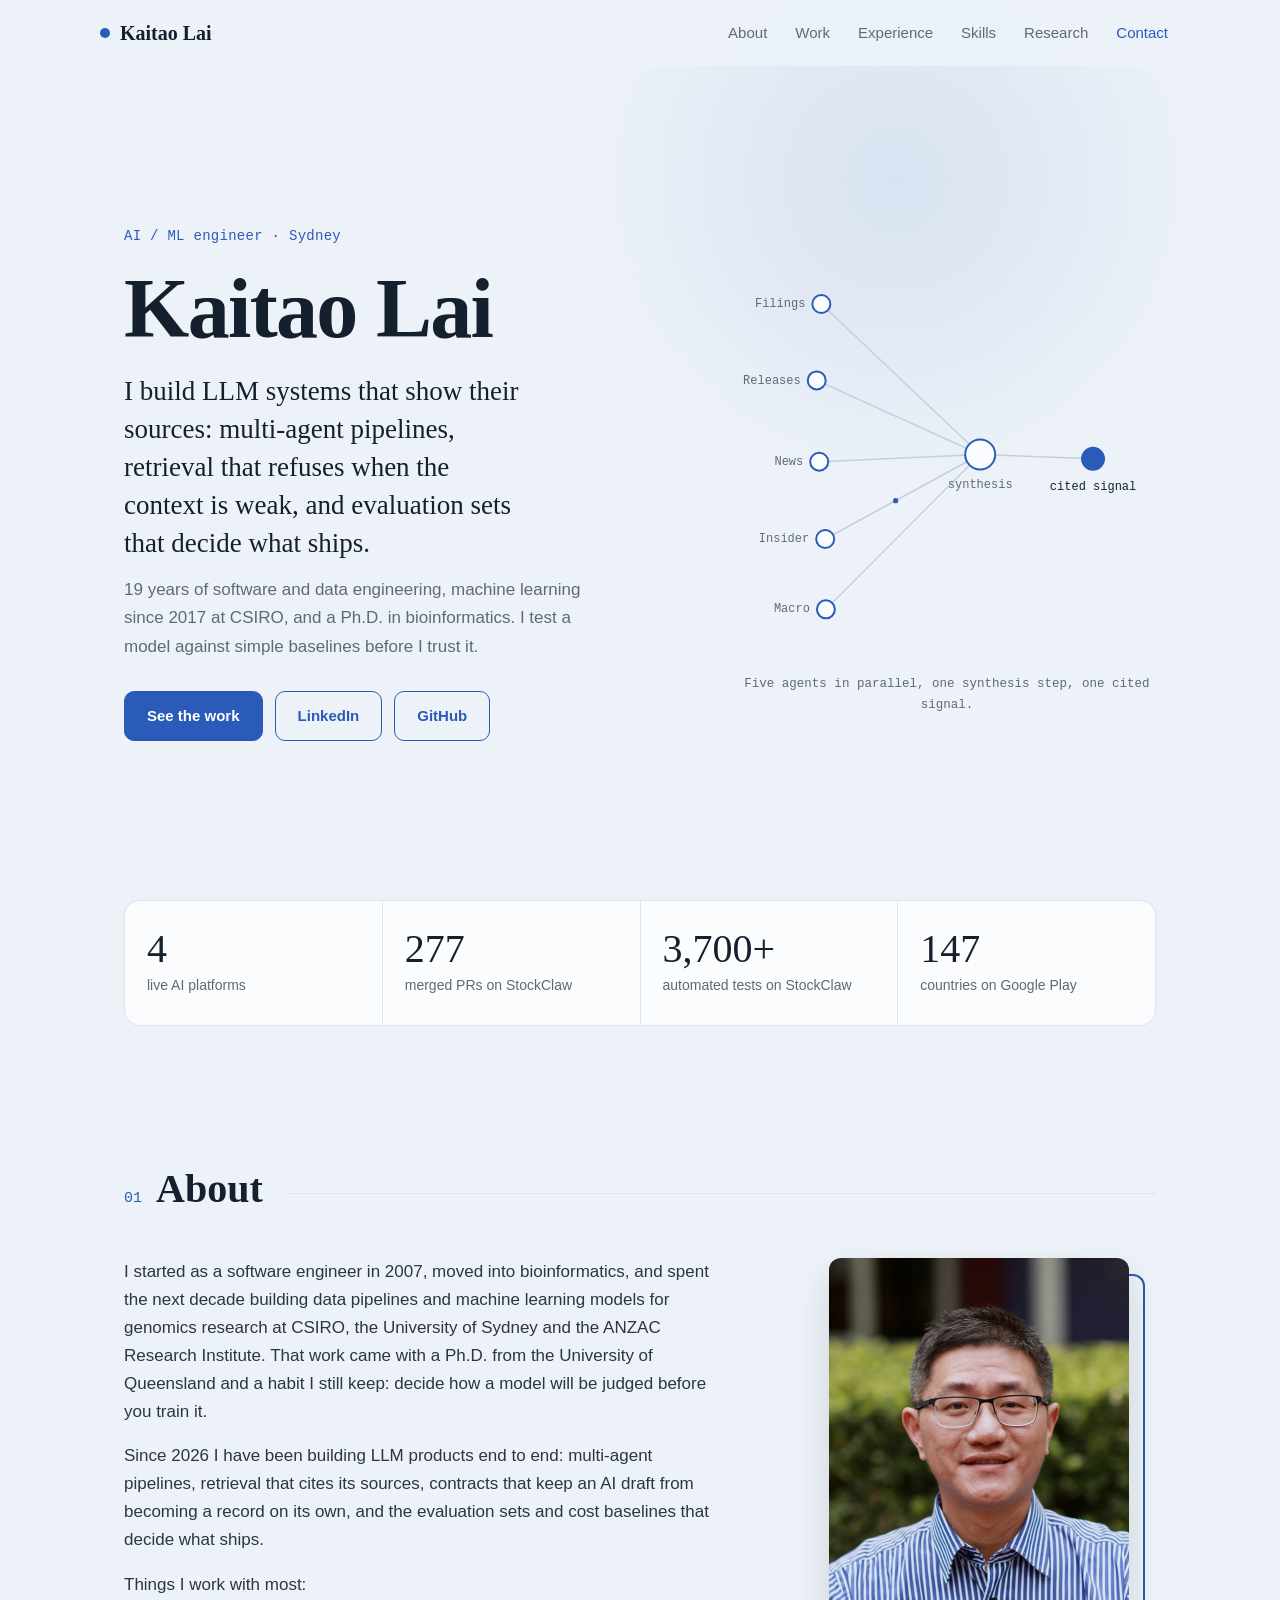
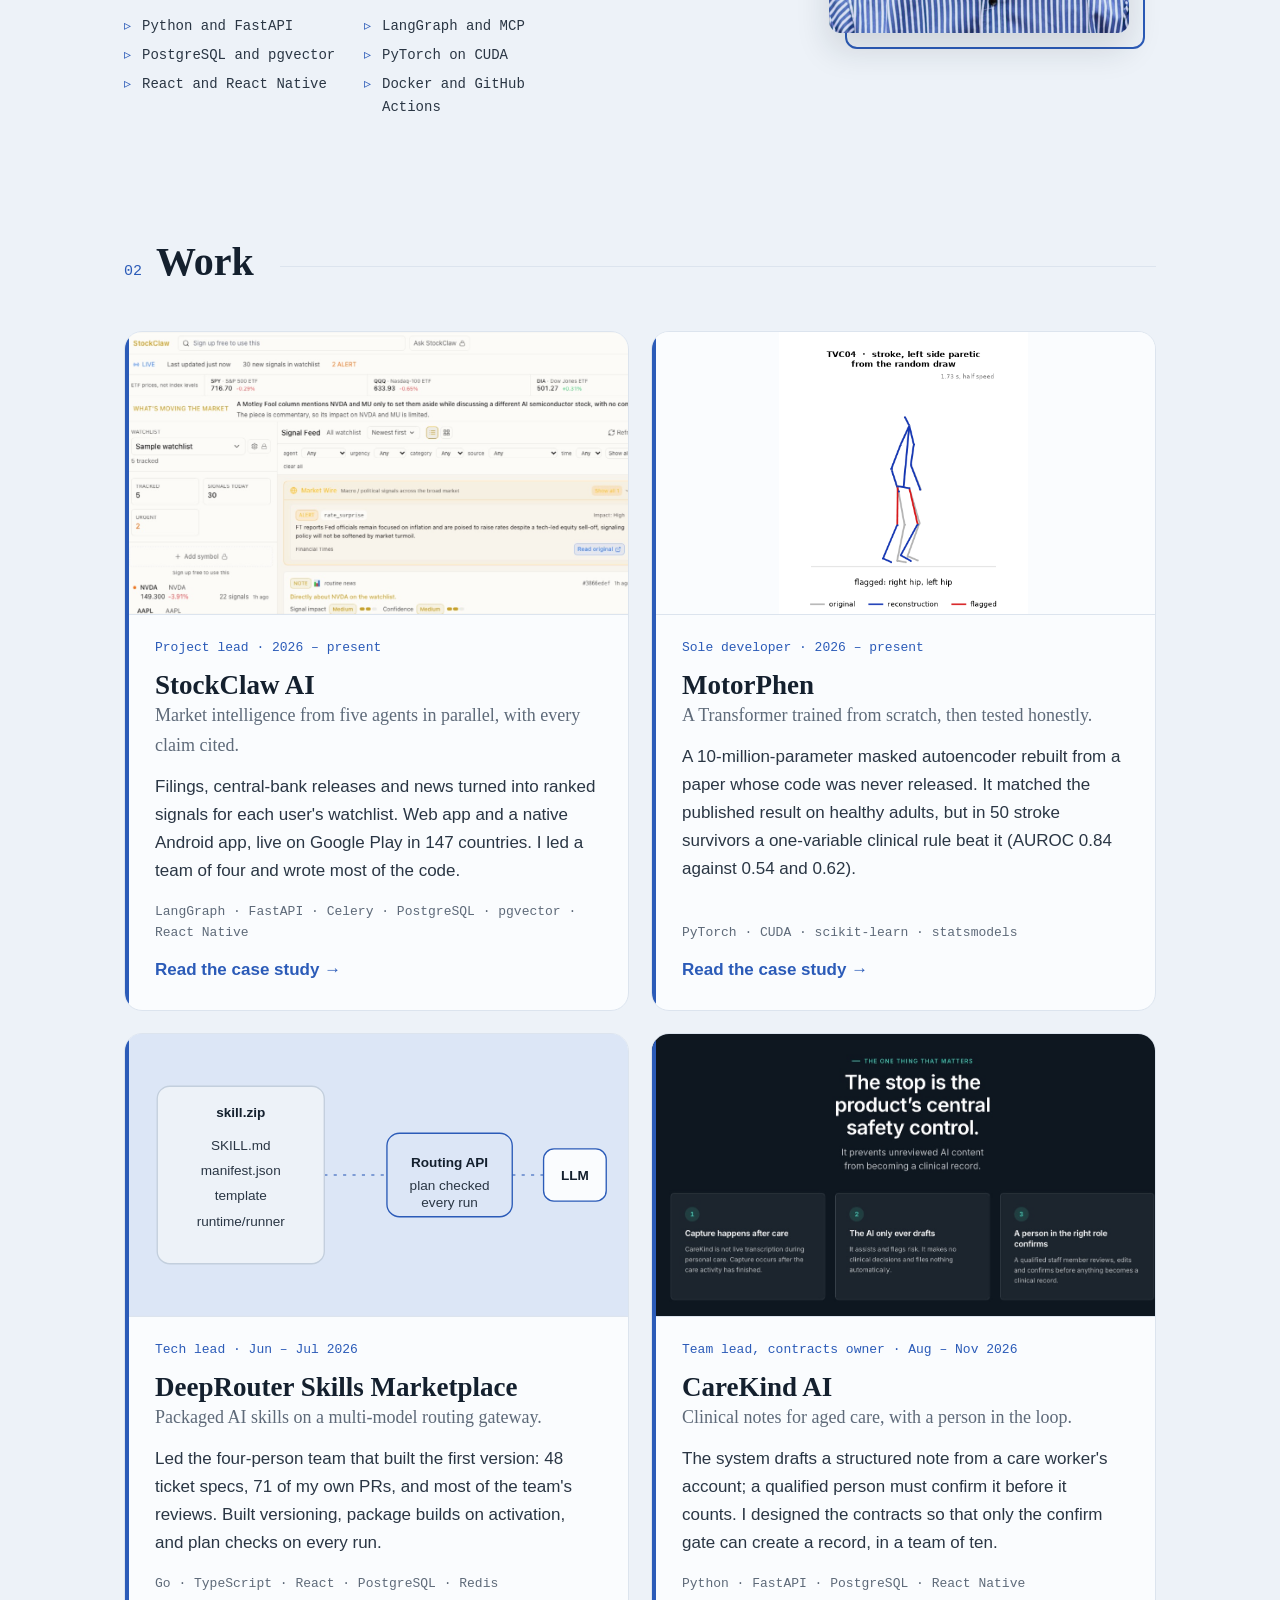
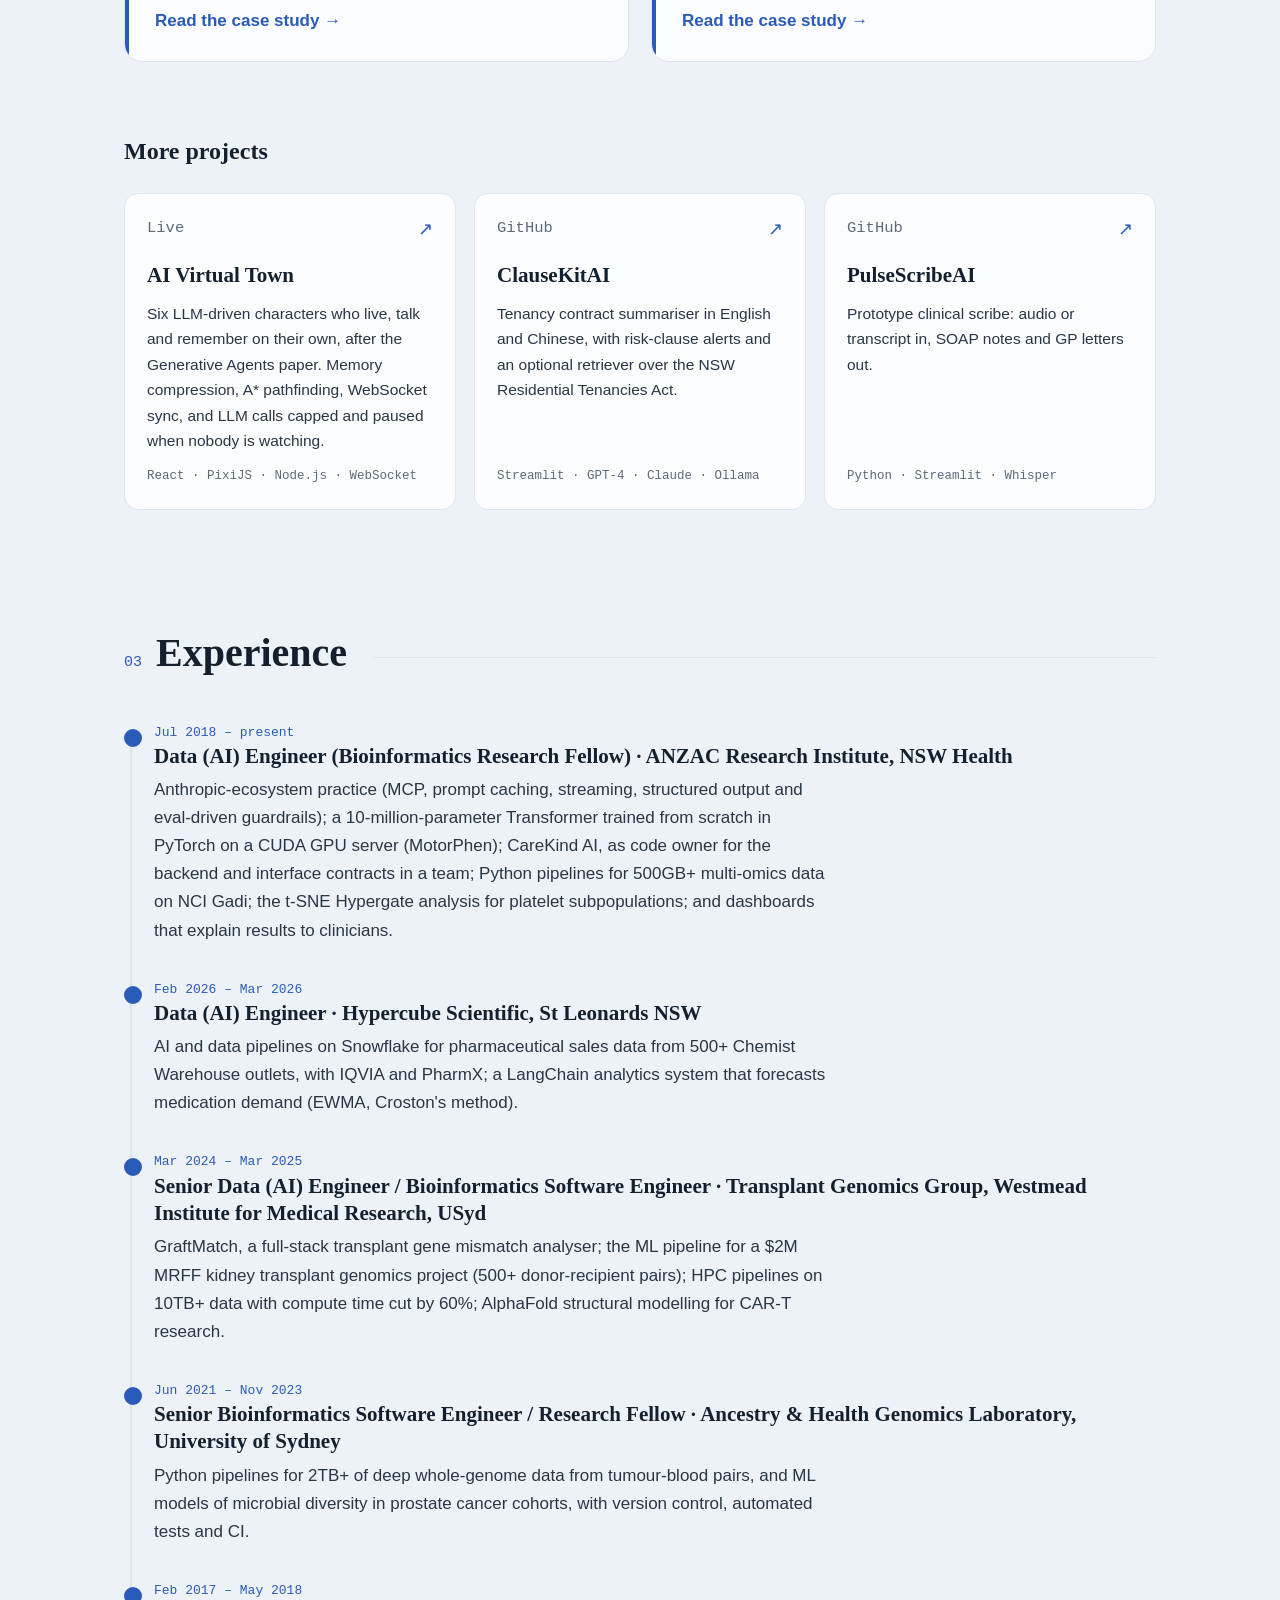
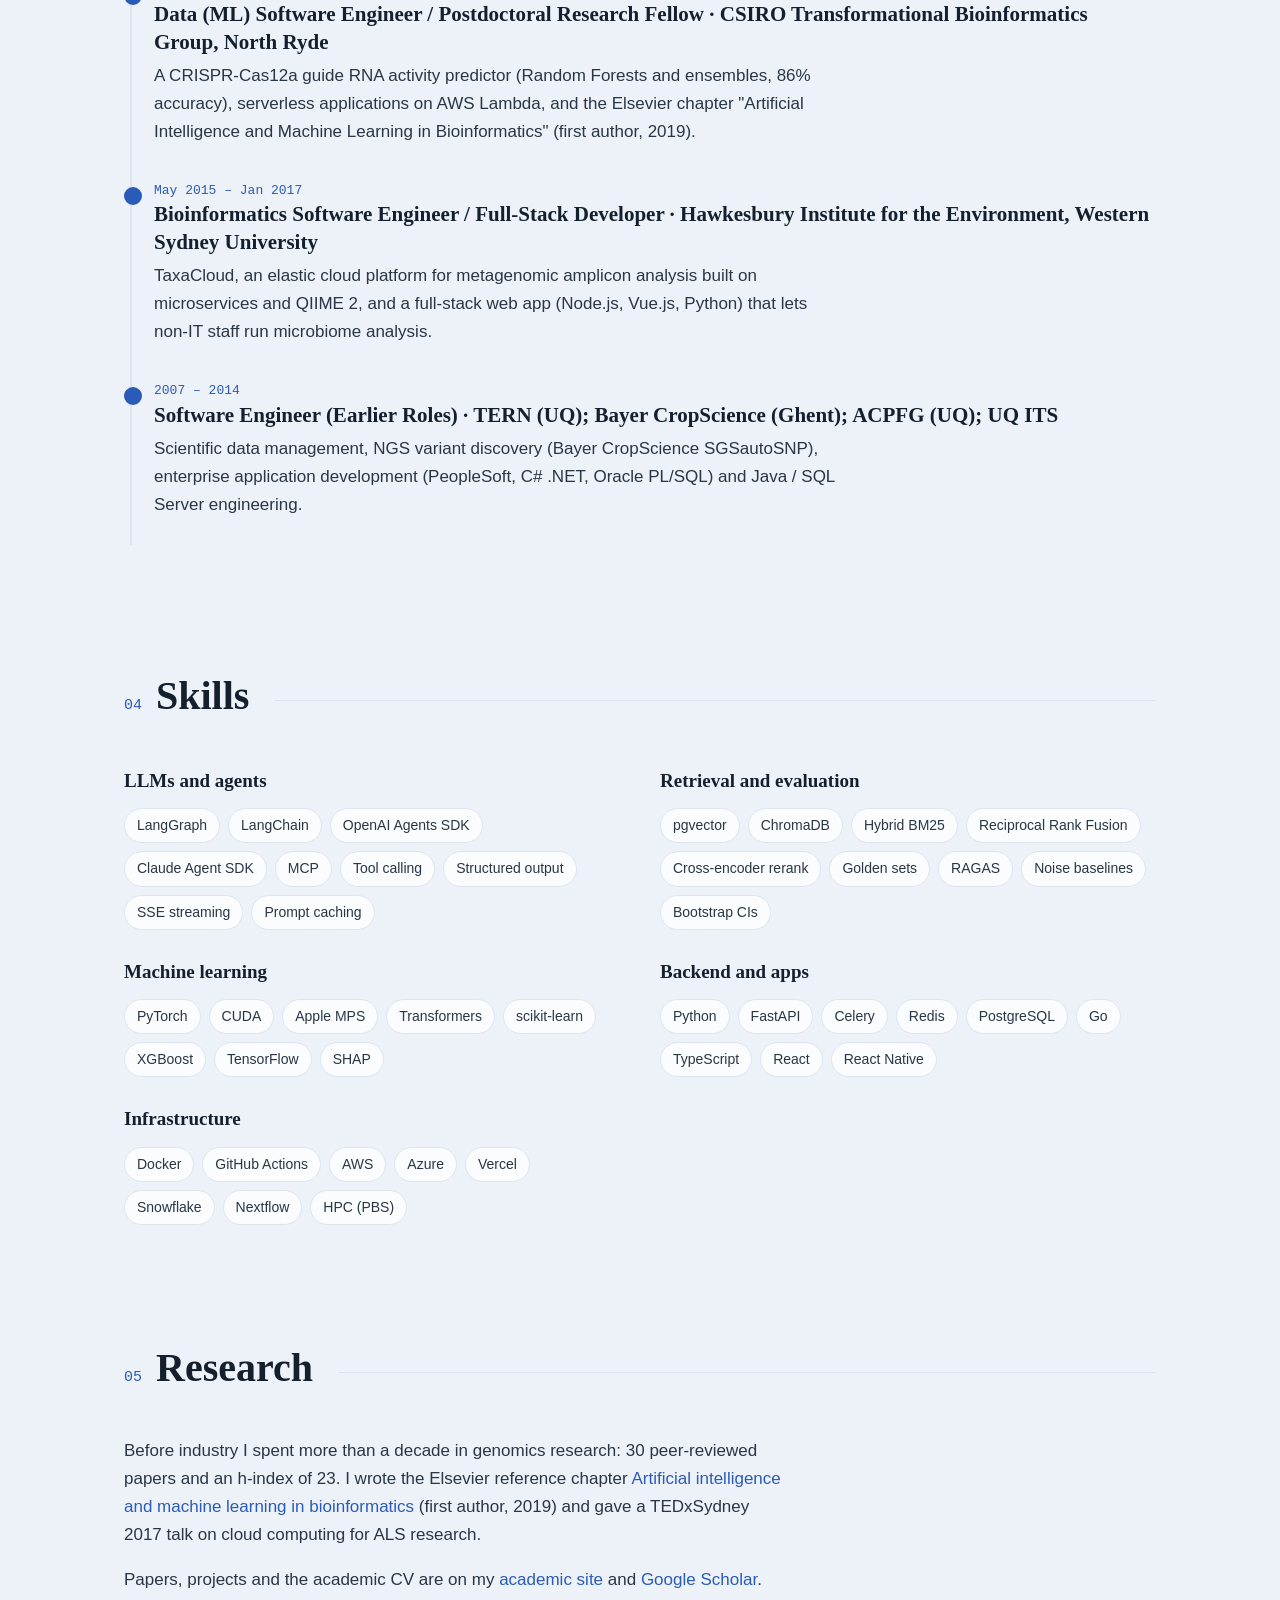
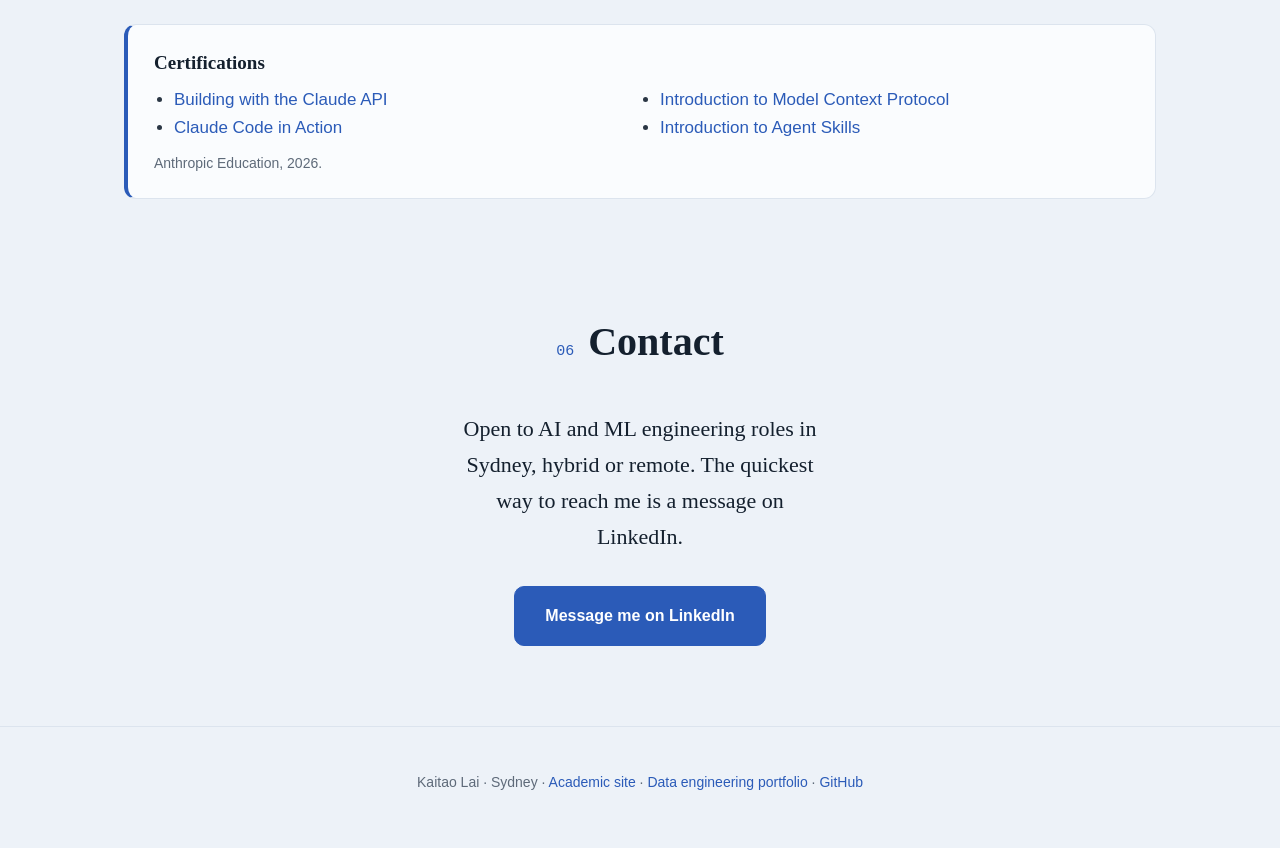
==== commit 05b25f2e: "StockClaw figures from the repository, citation wording, footer link to the data portfolio" ====
--- a/index.html
+++ b/index.html
@@ -5,7 +5,7 @@
 <meta name="viewport" content="width=device-width, initial-scale=1">
 <title>Kaitao Lai | AI / ML engineer</title>
 <meta name="description" content="Kaitao Lai, AI / ML engineer in Sydney: multi-agent systems, retrieval with cited sources, and models tested against simple baselines.">
-<link rel="stylesheet" href="assets/css/style.css?v=9">
+<link rel="stylesheet" href="assets/css/style.css?v=11">
 </head>
 <body>
 
@@ -48,8 +48,8 @@
   <!-- Numbers -->
   <section class="stats reveal">
     <div class="stat"><span class="num" data-to="4">0</span><span class="lbl">live AI platforms</span></div>
-    <div class="stat"><span class="num" data-to="257">0</span><span class="lbl">merged PRs on StockClaw</span></div>
-    <div class="stat"><span class="num" data-to="3000" data-plus="1">0</span><span class="lbl">automated tests on StockClaw</span></div>
+    <div class="stat"><span class="num" data-to="277">0</span><span class="lbl">merged PRs on StockClaw</span></div>
+    <div class="stat"><span class="num" data-to="3700" data-plus="1">0</span><span class="lbl">automated tests on StockClaw</span></div>
     <div class="stat"><span class="num" data-to="147">0</span><span class="lbl">countries on Google Play</span></div>
   </section>
 
@@ -229,7 +229,7 @@
   <section id="research" class="block">
     <h2 class="sec-title reveal"><span class="sec-num">05</span>Research</h2>
     <div class="research reveal">
-      <p>Before industry I spent more than a decade in genomics research: 30 peer-reviewed papers, over 3,000 citations and an h-index of 23. I wrote the Elsevier reference chapter <a href="https://doi.org/10.1016/B978-0-12-809633-8.20325-7">Artificial intelligence and machine learning in bioinformatics</a> (first author, 2019) and gave a TEDxSydney 2017 talk on cloud computing for ALS research.</p>
+      <p>Before industry I spent more than a decade in genomics research: 30 peer-reviewed papers and an h-index of 23. I wrote the Elsevier reference chapter <a href="https://doi.org/10.1016/B978-0-12-809633-8.20325-7">Artificial intelligence and machine learning in bioinformatics</a> (first author, 2019) and gave a TEDxSydney 2017 talk on cloud computing for ALS research.</p>
       <p>Papers, projects and the academic CV are on my <a href="https://kaitaolai.github.io/">academic site</a> and <a href="https://scholar.google.com/citations?user=ewQhhiMAAAAJ&hl=en">Google Scholar</a>.</p>
     </div>
     <div class="certs reveal">
@@ -254,9 +254,9 @@
 </main>
 
 <footer class="foot">
-  <p>Kaitao Lai · Sydney · <a href="https://kaitaolai.github.io/">Academic site</a> · <a href="https://github.com/taowis">GitHub</a></p>
+  <p>Kaitao Lai · Sydney · <a href="https://kaitaolai.github.io/">Academic site</a> · <a href="https://kaitaolai.github.io/data/">Data engineering portfolio</a> · <a href="https://github.com/taowis">GitHub</a></p>
 </footer>
 
-<script src="assets/js/main.js?v=9"></script>
+<script src="assets/js/main.js?v=11"></script>
 </body>
 </html>
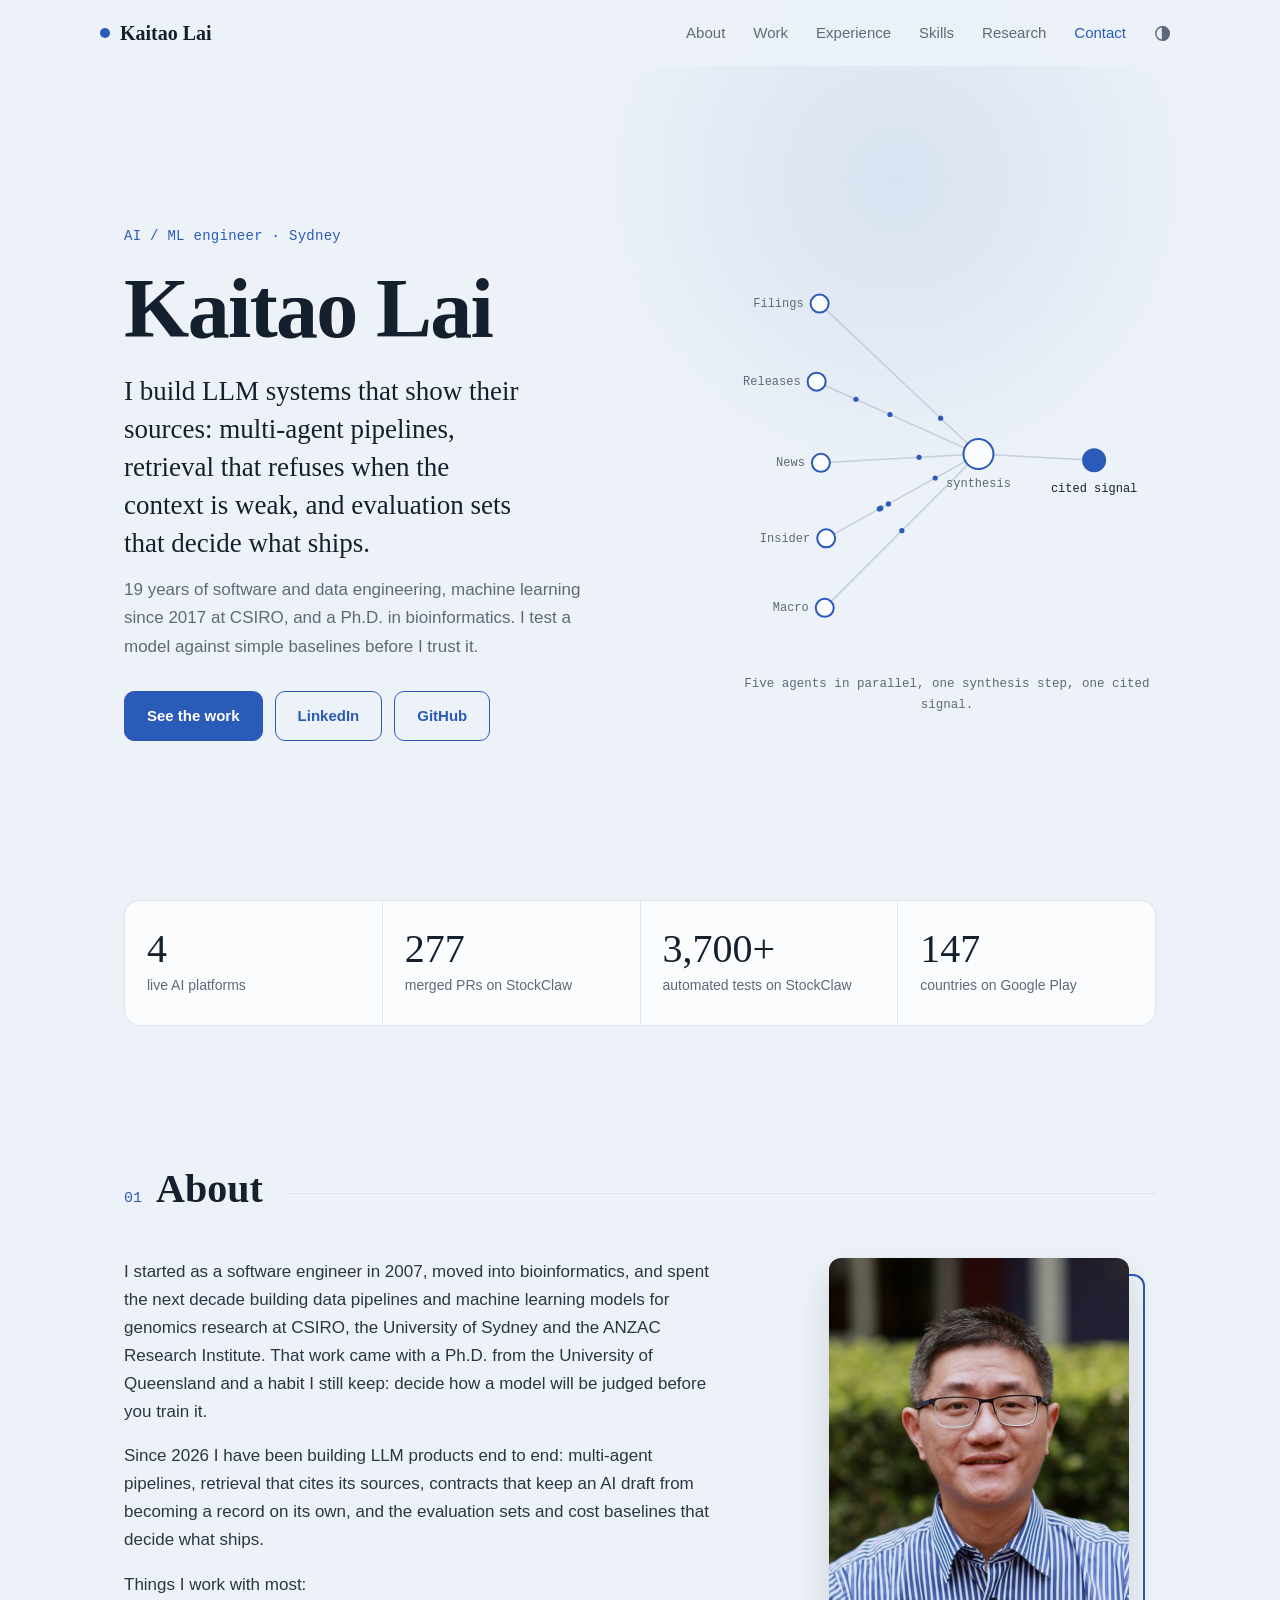
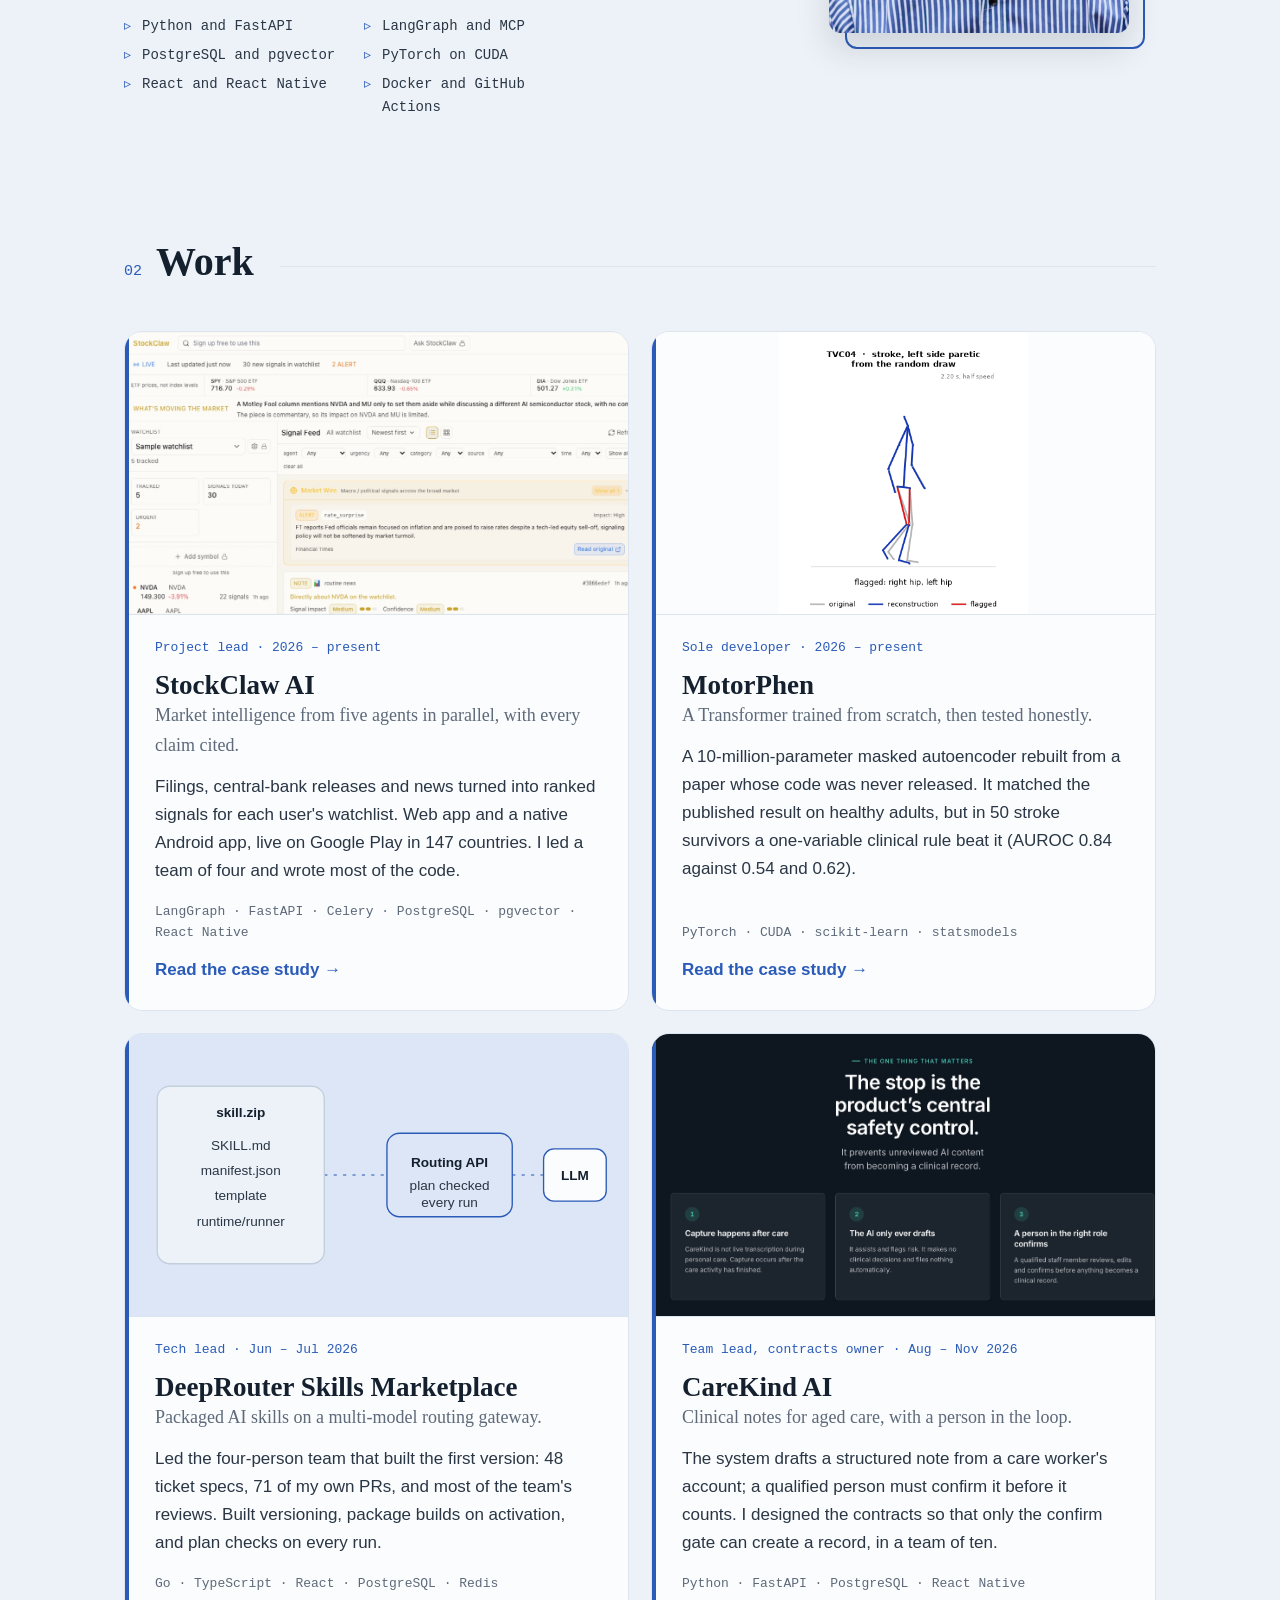
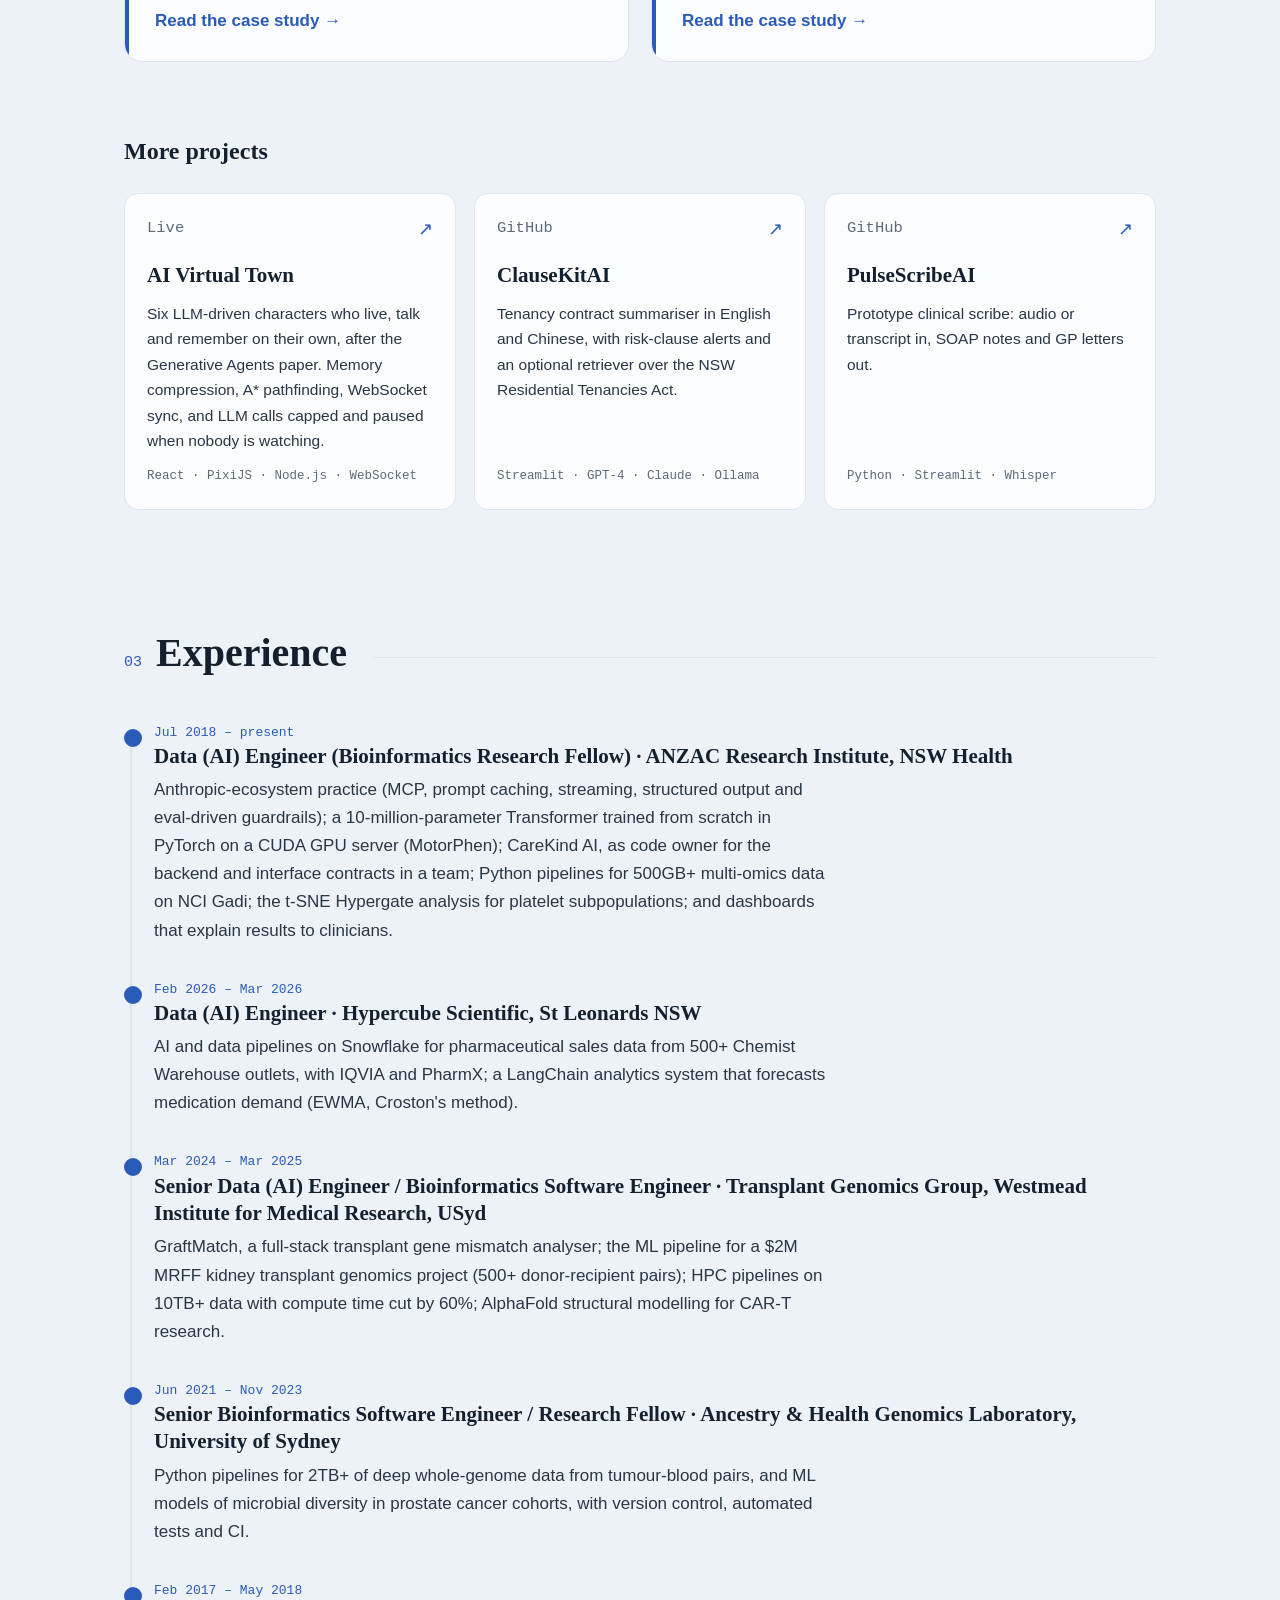
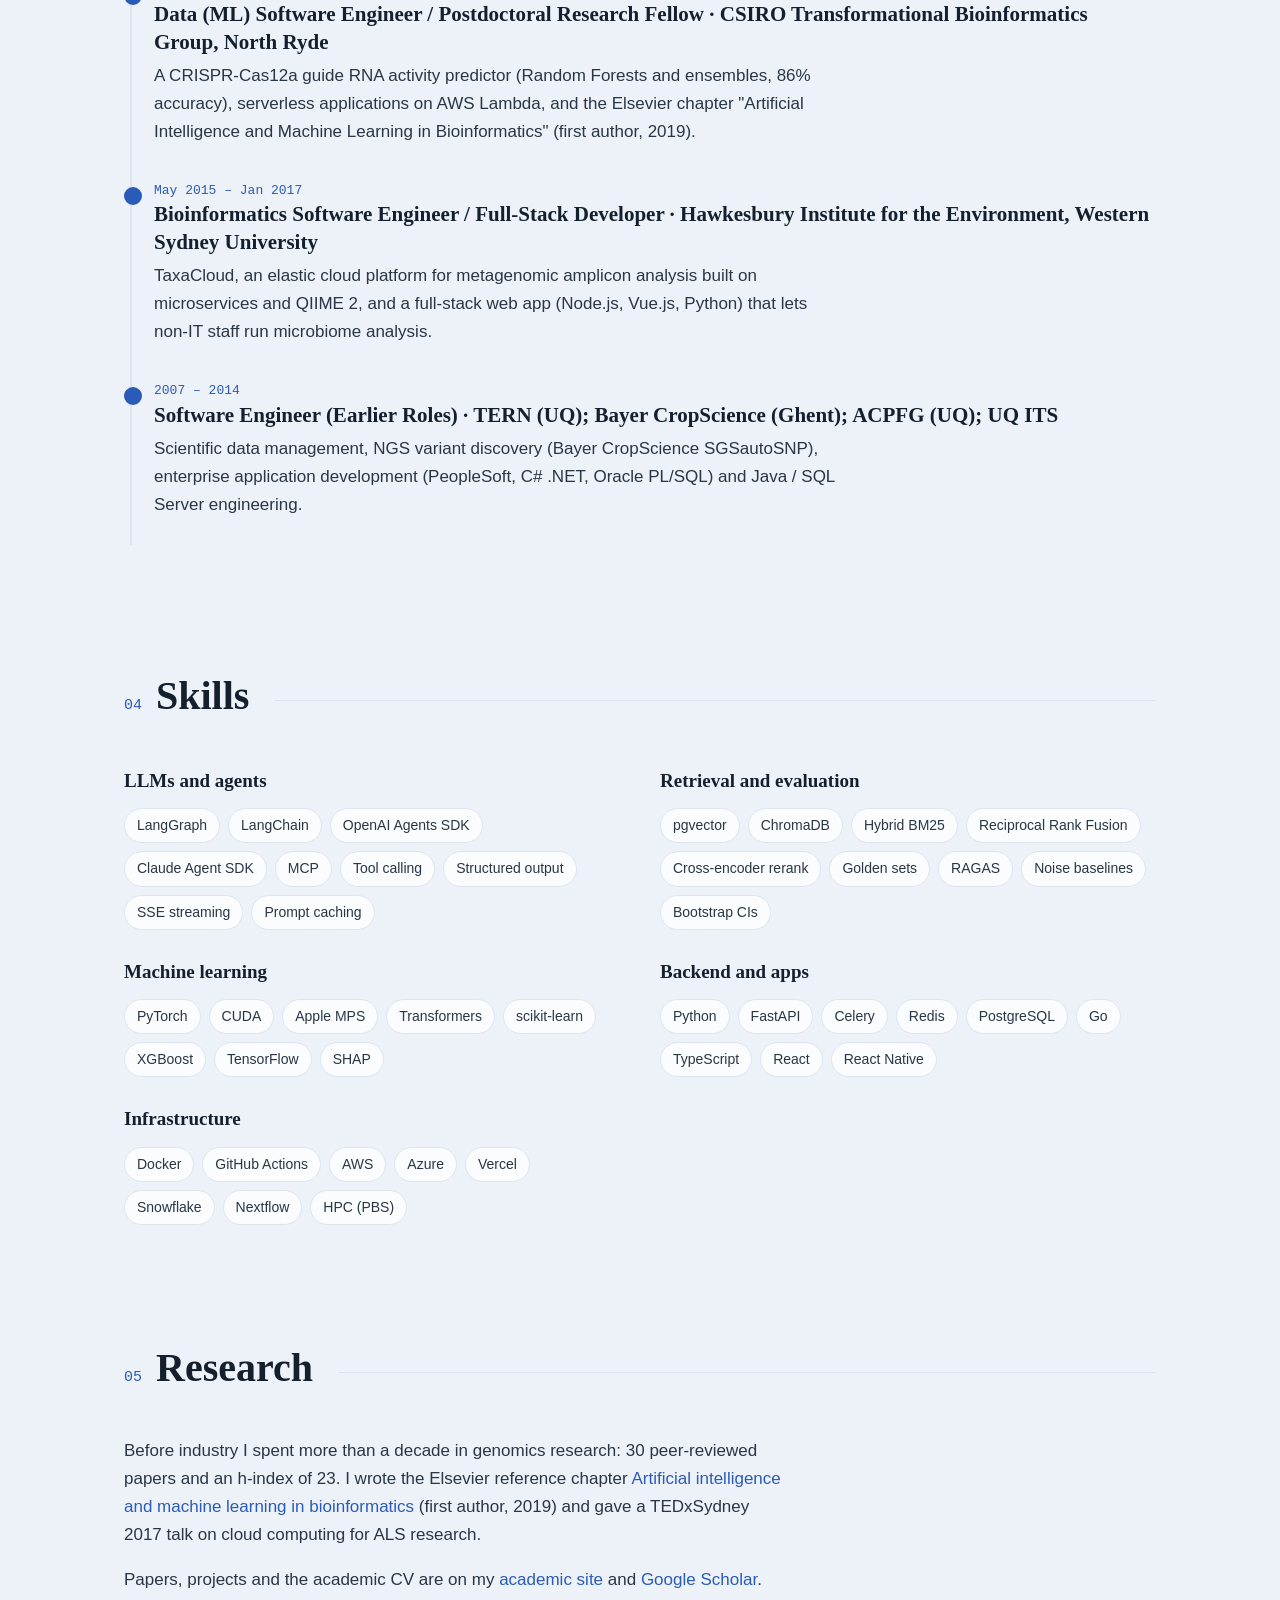
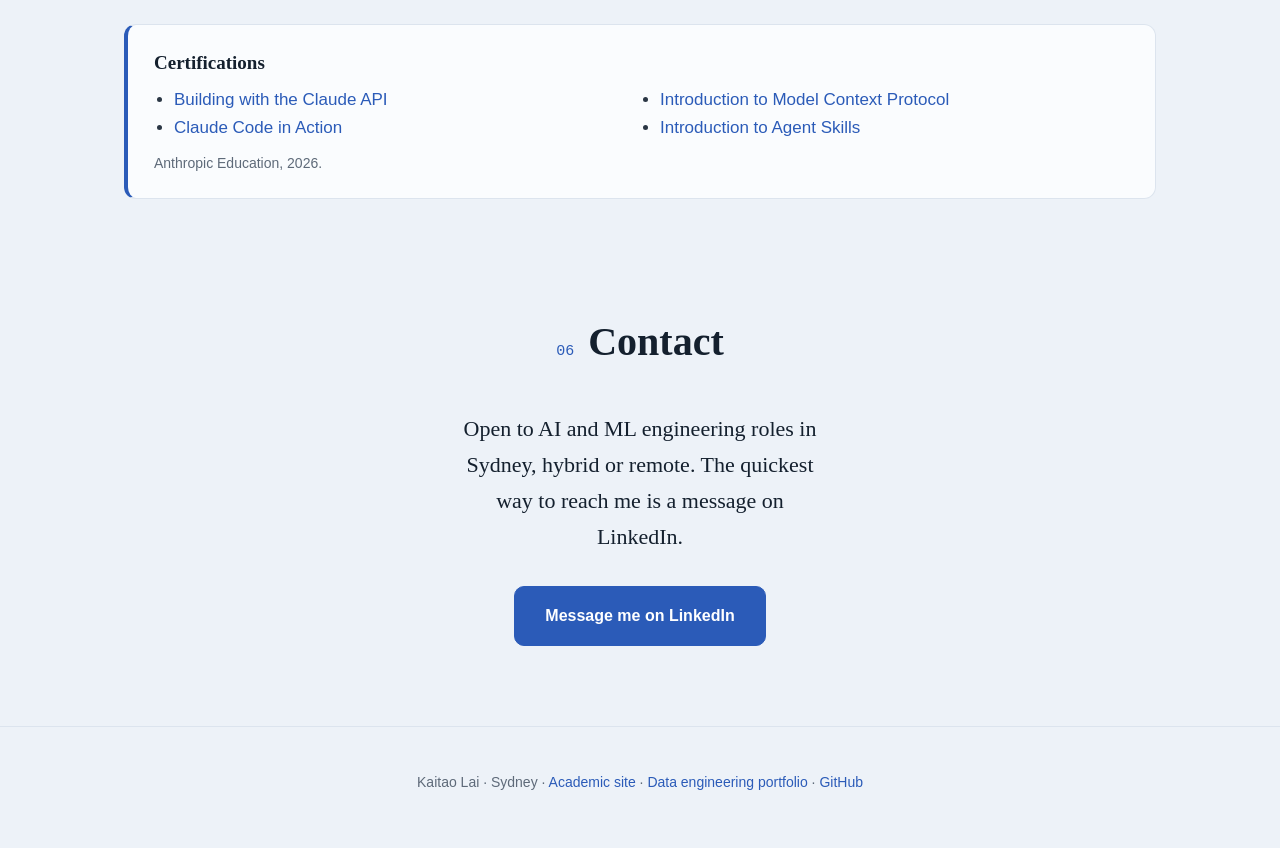
==== commit 3174bcd7: "Light, dark and system colour themes with a toggle in the nav" ====
--- a/index.html
+++ b/index.html
@@ -5,7 +5,8 @@
 <meta name="viewport" content="width=device-width, initial-scale=1">
 <title>Kaitao Lai | AI / ML engineer</title>
 <meta name="description" content="Kaitao Lai, AI / ML engineer in Sydney: multi-agent systems, retrieval with cited sources, and models tested against simple baselines.">
-<link rel="stylesheet" href="assets/css/style.css?v=11">
+<script>(function(){var p='system';try{p=localStorage.getItem('theme')||'system'}catch(e){}if(p!=='light'&&p!=='dark')p='system';var d=p==='dark'||(p==='system'&&window.matchMedia&&matchMedia('(prefers-color-scheme: dark)').matches);var r=document.documentElement;r.setAttribute('data-pref',p);r.setAttribute('data-theme',d?'dark':'light')})();</script>
+<link rel="stylesheet" href="assets/css/style.css?v=12">
 </head>
 <body>
 
@@ -22,6 +23,11 @@
     <a href="#research">Research</a>
     <a href="#contact">Contact</a>
   </nav>
+  <button class="theme-btn" id="themeBtn" type="button" aria-label="Colour theme: system" title="Colour theme: system">
+    <svg class="i-system" viewBox="0 0 24 24" fill="none" stroke="currentColor" stroke-width="1.8" aria-hidden="true"><circle cx="12" cy="12" r="8.5"/><path d="M12 3.5a8.5 8.5 0 0 1 0 17z" fill="currentColor"/></svg>
+    <svg class="i-light" viewBox="0 0 24 24" fill="none" stroke="currentColor" stroke-width="1.8" stroke-linecap="round" aria-hidden="true"><circle cx="12" cy="12" r="4"/><path d="M12 2.5v2.2M12 19.3v2.2M2.5 12h2.2M19.3 12h2.2M5.3 5.3l1.6 1.6M17.1 17.1l1.6 1.6M5.3 18.7l1.6-1.6M17.1 6.9l1.6-1.6"/></svg>
+    <svg class="i-dark" viewBox="0 0 24 24" fill="none" stroke="currentColor" stroke-width="1.8" stroke-linejoin="round" aria-hidden="true"><path d="M20 14.5A8 8 0 0 1 9.5 4a8 8 0 1 0 10.5 10.5z"/></svg>
+  </button>
 </header>
 
 <main id="top">
@@ -257,6 +263,6 @@
   <p>Kaitao Lai · Sydney · <a href="https://kaitaolai.github.io/">Academic site</a> · <a href="https://kaitaolai.github.io/data/">Data engineering portfolio</a> · <a href="https://github.com/taowis">GitHub</a></p>
 </footer>
 
-<script src="assets/js/main.js?v=11"></script>
+<script src="assets/js/main.js?v=12"></script>
 </body>
 </html>
--- a/assets/css/style.css
+++ b/assets/css/style.css
@@ -15,6 +15,10 @@
   --mono: ui-monospace, "SF Mono", Menlo, Consolas, monospace;
   --ease: cubic-bezier(.2, .7, .2, 1);
   --w: 1080px;
+  --on-accent: #fff;
+  --shadow-rgb: 20, 32, 46;
+  --bar: #B9C6D8;
+  color-scheme: light;
 }
 
 * { box-sizing: border-box; }
@@ -46,7 +50,7 @@
   transition: transform .35s var(--ease), box-shadow .35s;
 }
 .nav.hide { transform: translateY(-100%); }
-.nav.shadow { box-shadow: 0 1px 0 var(--line), 0 8px 24px rgba(20, 32, 46, .05); }
+.nav.shadow { box-shadow: 0 1px 0 var(--line), 0 8px 24px rgba(var(--shadow-rgb), .05); }
 .brand { font-family: var(--serif); font-size: 20px; font-weight: 700; color: var(--ink); display: flex; align-items: center; gap: 10px; }
 .brand:hover { text-decoration: none; }
 .dot { width: 10px; height: 10px; border-radius: 50%; background: var(--accent); animation: pulse 2.6s infinite; }
@@ -71,7 +75,7 @@
 .hero-cta { display: flex; flex-wrap: wrap; gap: 12px; }
 .btn {
   display: inline-block; padding: 12px 22px; border-radius: 10px; font-size: 15px; font-weight: 600;
-  background: var(--accent); color: #fff; border: 1px solid var(--accent);
+  background: var(--accent); color: var(--on-accent); border: 1px solid var(--accent);
   transition: transform .25s var(--ease), box-shadow .25s, background .25s;
 }
 .btn:hover { text-decoration: none; transform: translateY(-3px); box-shadow: 0 10px 22px color-mix(in srgb, var(--accent) 28%, transparent); }
@@ -122,14 +126,14 @@
 }
 .portrait-frame img {
   display: block; width: 100%; height: auto; aspect-ratio: 4 / 5; object-fit: cover; object-position: 50% 20%;
-  border-radius: 12px; filter: saturate(.85) contrast(1.02); box-shadow: 0 16px 34px rgba(20, 32, 46, .14);
+  border-radius: 12px; filter: saturate(.85) contrast(1.02); box-shadow: 0 16px 34px rgba(var(--shadow-rgb), .14);
   transition: transform .35s var(--ease), filter .35s, box-shadow .35s;
 }
 .portrait-frame::before {
   content: ""; position: absolute; inset: 0; border-radius: 12px; background: var(--accent); opacity: .16;
   mix-blend-mode: multiply; z-index: 1; pointer-events: none; transition: opacity .35s, transform .35s var(--ease);
 }
-.portrait:hover .portrait-frame img { transform: translate(-5px, -5px); filter: none; box-shadow: 0 22px 40px rgba(20, 32, 46, .18); }
+.portrait:hover .portrait-frame img { transform: translate(-5px, -5px); filter: none; box-shadow: 0 22px 40px rgba(var(--shadow-rgb), .18); }
 .portrait:hover .portrait-frame::before { opacity: 0; transform: translate(-5px, -5px); }
 .portrait:hover .portrait-frame::after { transform: translate(10px, 10px); }
 
@@ -146,7 +150,7 @@
   transform: scaleY(0); transform-origin: top; transition: transform .6s var(--ease);
 }
 .feature.in::before { transform: scaleY(1); transition-delay: .3s; }
-.feature:hover { text-decoration: none; transform: translateY(-5px); box-shadow: 0 18px 40px rgba(20, 32, 46, .07); border-color: var(--accent-soft); }
+.feature:hover { text-decoration: none; transform: translateY(-5px); box-shadow: 0 18px 40px rgba(var(--shadow-rgb), .07); border-color: var(--accent-soft); }
 .media {
   margin: -30px -30px 22px; aspect-ratio: 16 / 9; overflow: hidden; background: var(--accent-soft);
   border-bottom: 1px solid var(--line);
@@ -156,7 +160,7 @@
 .feature:hover .media img, .feature:hover .media svg { transform: scale(1.04); }
 .media.contain img { object-fit: contain; object-position: center; background: var(--surface); }
 .shot { margin: 28px 0; }
-.shot img { width: 100%; display: block; border-radius: 14px; border: 1px solid var(--line); box-shadow: 0 18px 40px rgba(20, 32, 46, .08); }
+.shot img { width: 100%; display: block; border-radius: 14px; border: 1px solid var(--line); box-shadow: 0 18px 40px rgba(var(--shadow-rgb), .08); }
 .shot figcaption { font-size: 13.5px; color: var(--muted); margin-top: 10px; }
 .kicker { font-family: var(--mono); font-size: 13px; color: var(--accent); margin: 0 0 10px; }
 .feature h3 { font-size: 27px; line-height: 1.15; transition: color .25s; }
@@ -174,7 +178,7 @@
 .links a:hover::after { transform: translate(3px, -3px); }
 .links { align-items: center; }
 .links a.primary { font-weight: 800; color: var(--accent); background: var(--accent-soft); border: 1px solid var(--accent); padding: 4px 12px; border-radius: 999px; transition: background .25s, color .25s, transform .25s var(--ease); }
-.links a.primary:hover { background: var(--accent); color: #fff; text-decoration: none; transform: translateY(-2px); }
+.links a.primary:hover { background: var(--accent); color: var(--on-accent); text-decoration: none; transform: translateY(-2px); }
 
 /* cards */
 .cards { display: grid; grid-template-columns: repeat(3, 1fr); gap: 18px; }
@@ -183,7 +187,7 @@
   border-radius: 14px; padding: 22px; color: var(--body-ink);
   transition: transform .35s var(--ease), box-shadow .35s, border-color .35s, opacity .8s var(--ease);
 }
-.card:hover { text-decoration: none; transform: translateY(-6px); box-shadow: 0 14px 30px rgba(20, 32, 46, .08); border-color: var(--accent); }
+.card:hover { text-decoration: none; transform: translateY(-6px); box-shadow: 0 14px 30px rgba(var(--shadow-rgb), .08); border-color: var(--accent); }
 .card-top { display: flex; justify-content: space-between; font-family: var(--mono); font-size: 12.5px; color: var(--muted); margin: 0 0 12px; }
 .arrow { color: var(--accent); font-size: 18px; transition: transform .3s var(--ease); }
 .card:hover .arrow { transform: translate(4px, -4px); }
@@ -270,7 +274,7 @@
 @keyframes flow { to { stroke-dashoffset: -18; } }
 .decisions { display: grid; grid-template-columns: 1fr 1fr; gap: 18px; margin-top: 22px; }
 .decision { background: var(--surface); border: 1px solid var(--line); border-radius: 14px; padding: 22px 24px; transition: transform .35s var(--ease), border-color .35s, box-shadow .35s, opacity .8s var(--ease); }
-.decision:hover { transform: translateY(-4px); border-color: var(--accent); box-shadow: 0 14px 30px rgba(20, 32, 46, .06); }
+.decision:hover { transform: translateY(-4px); border-color: var(--accent); box-shadow: 0 14px 30px rgba(var(--shadow-rgb), .06); }
 .decision h3 { font-size: 19px; margin-bottom: 8px; }
 .decision p { font-size: 15.5px; margin: 0; }
 .ticks { list-style: none; padding: 0; margin: 0; max-width: 72ch; }
@@ -292,12 +296,12 @@
 svg .ticksx text { font-family: var(--mono); font-size: 15px; fill: var(--muted); }
 svg .chance { stroke: var(--muted); stroke-width: 1.2; stroke-dasharray: 4 4; }
 svg .lab { text-anchor: end; font-size: 17px; }
-svg .bar { fill: #B9C6D8; transition: width 1.1s var(--ease); }
+svg .bar { fill: var(--bar); transition: width 1.1s var(--ease); }
 svg .bar.model { fill: var(--accent-soft); stroke: var(--accent); stroke-width: 1.2; }
 svg .bar.win { fill: var(--accent); }
 svg .ci { stroke: var(--ink); stroke-width: 1.6; opacity: .55; }
 svg .val { text-anchor: end; font-family: var(--mono); font-size: 15px; font-weight: 700; fill: var(--ink); }
-svg .bar.win ~ .val:last-of-type { fill: #fff; }
+svg .bar.win ~ .val:last-of-type { fill: var(--on-accent); }
 
 /* small screens */
 @media (max-width: 880px) {
@@ -332,3 +336,38 @@
   .load, .reveal { opacity: 1; transform: none; }
   html { scroll-behavior: auto; }
 }
+
+/* dark theme: set on <html> by the script in each page's head, from the toggle or the system setting */
+:root[data-theme="dark"] {
+  --bg: #0F1620;
+  --surface: #162030;
+  --ink: #E6EDF5;
+  --body-ink: #C5CFDB;
+  --muted: #8F9BAA;
+  --accent: #7AA5EE;
+  --accent-soft: #1E2E48;
+  --line: #243244;
+  --edge-box: #3B4C61;
+  --glow: rgba(122, 165, 238, .10);
+  --nav-bg: rgba(15, 22, 32, .85);
+  --on-accent: #0F1620;
+  --shadow-rgb: 0, 0, 0;
+  --bar: #34475F;
+  color-scheme: dark;
+}
+:root[data-theme="dark"] .portrait-frame img { filter: saturate(.8) brightness(.92); }
+:root.theme-anim, :root.theme-anim * { transition: background-color .3s, color .3s, border-color .3s, fill .3s, stroke .3s !important; }
+
+/* theme toggle */
+.theme-btn {
+  display: grid; place-items: center; width: 36px; height: 36px; margin-left: 6px; padding: 0;
+  background: none; border: 0; border-radius: 8px; color: var(--muted); cursor: pointer; transition: color .2s, background .2s;
+}
+.theme-btn:hover { color: var(--ink); background: var(--accent-soft); }
+.theme-btn svg { width: 19px; height: 19px; display: none; }
+:root[data-pref="system"] .theme-btn .i-system, :root[data-pref="light"] .theme-btn .i-light, :root[data-pref="dark"] .theme-btn .i-dark { display: block; }
+.nav nav { margin-left: auto; }
+@media (max-width: 880px) {
+  .theme-btn { margin-left: auto; }
+  .menu-btn { order: 3; }
+}
